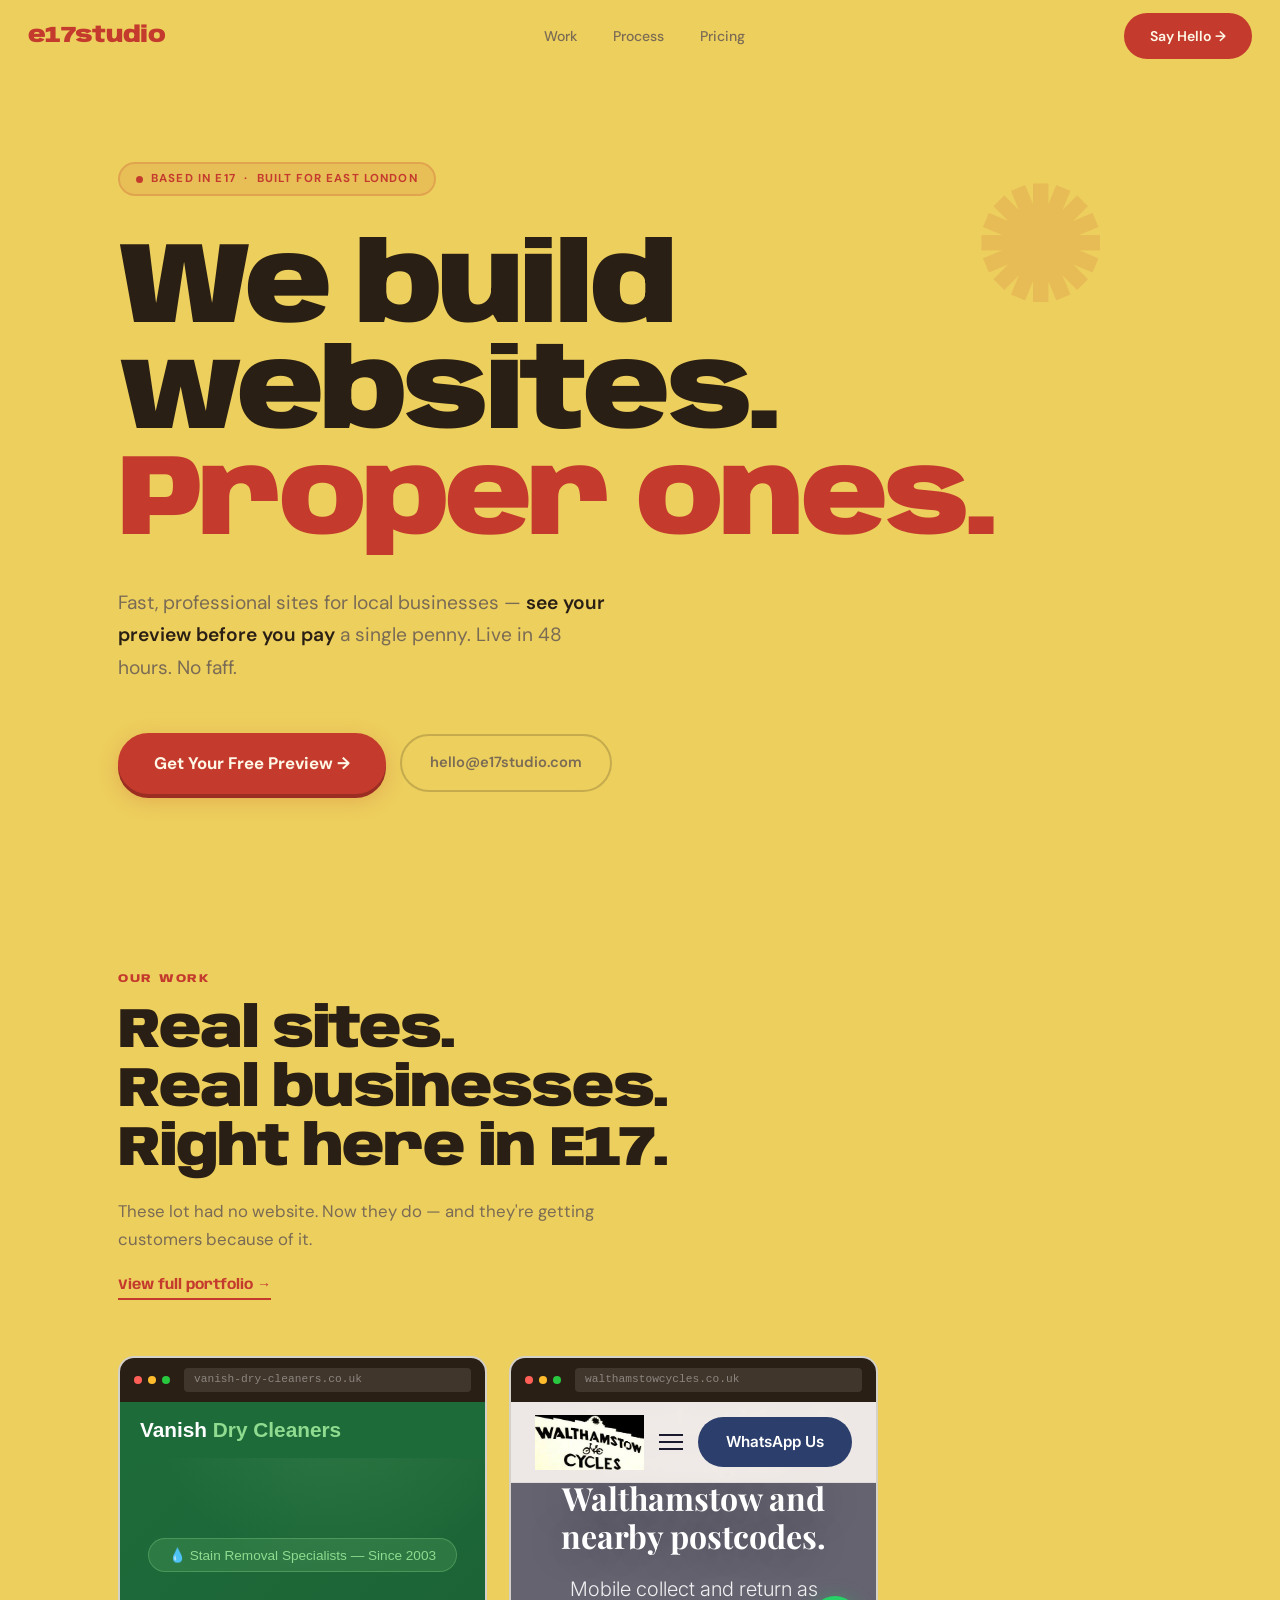
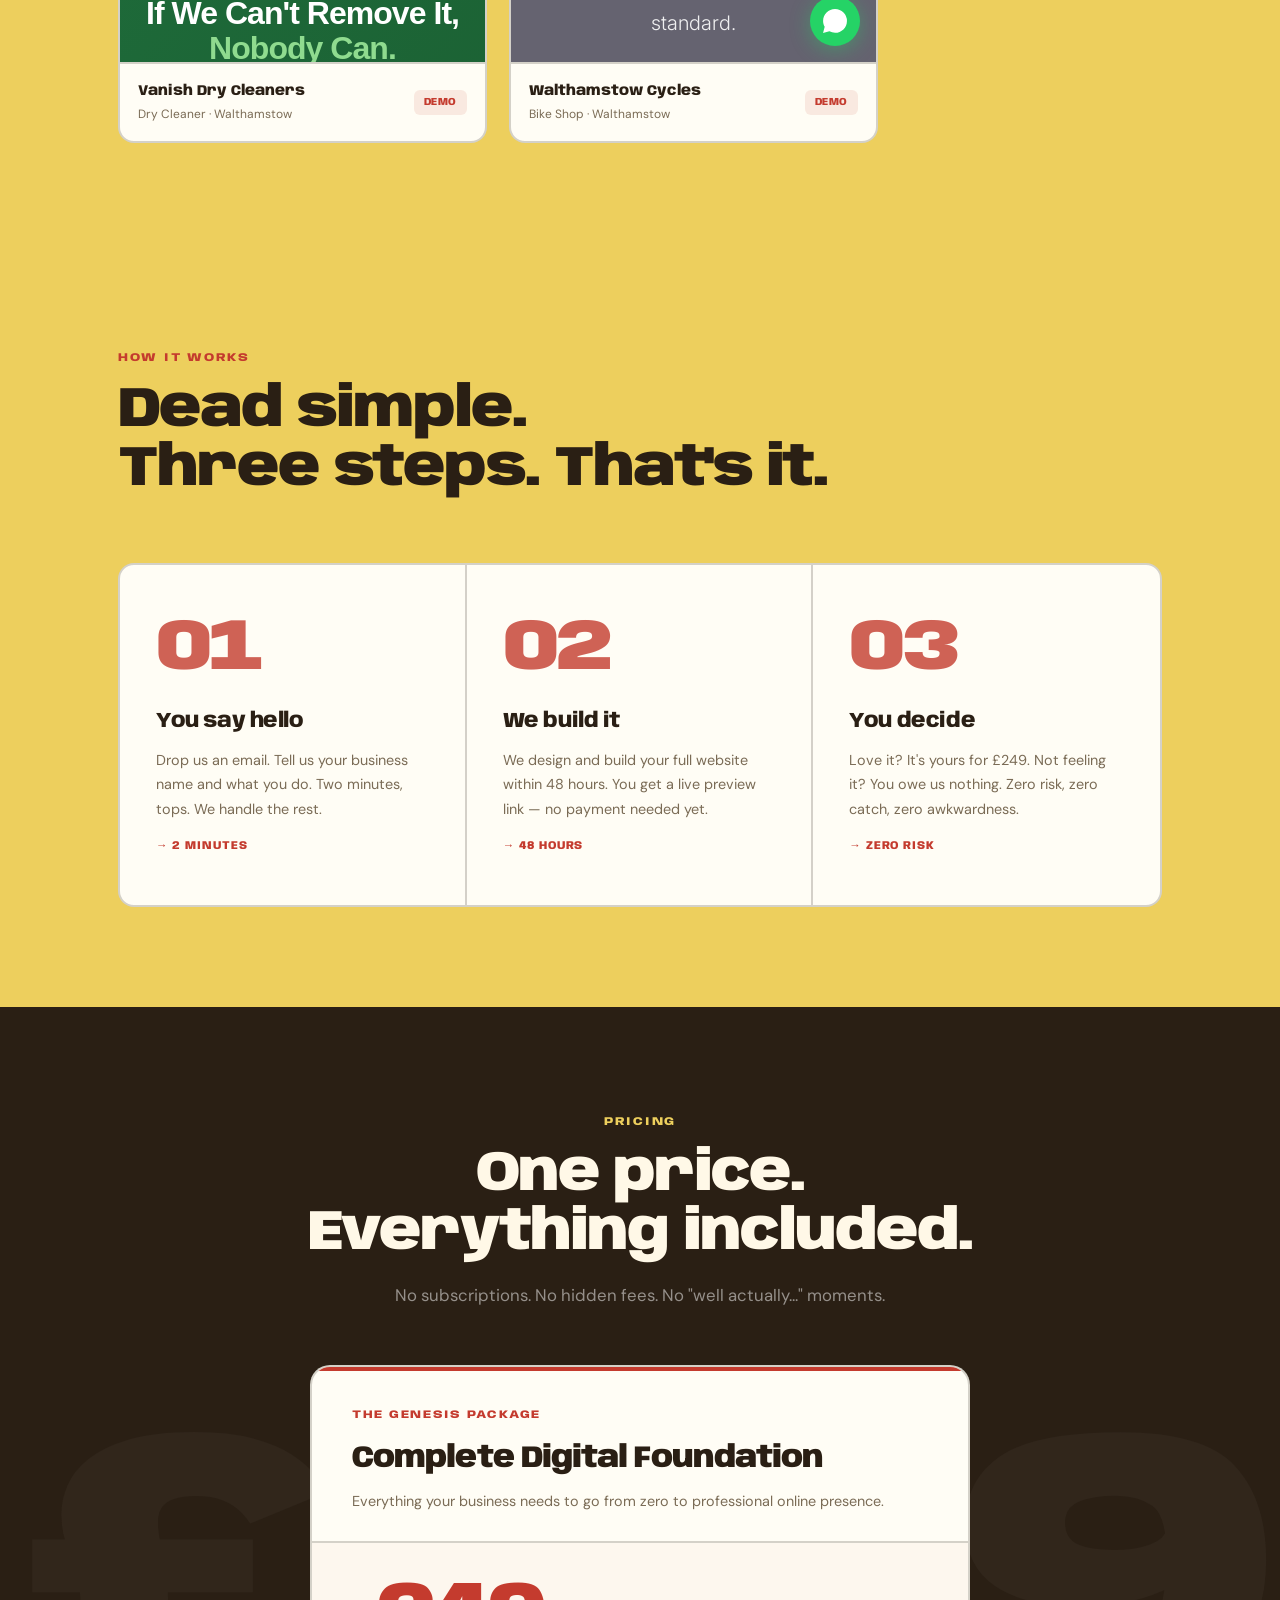
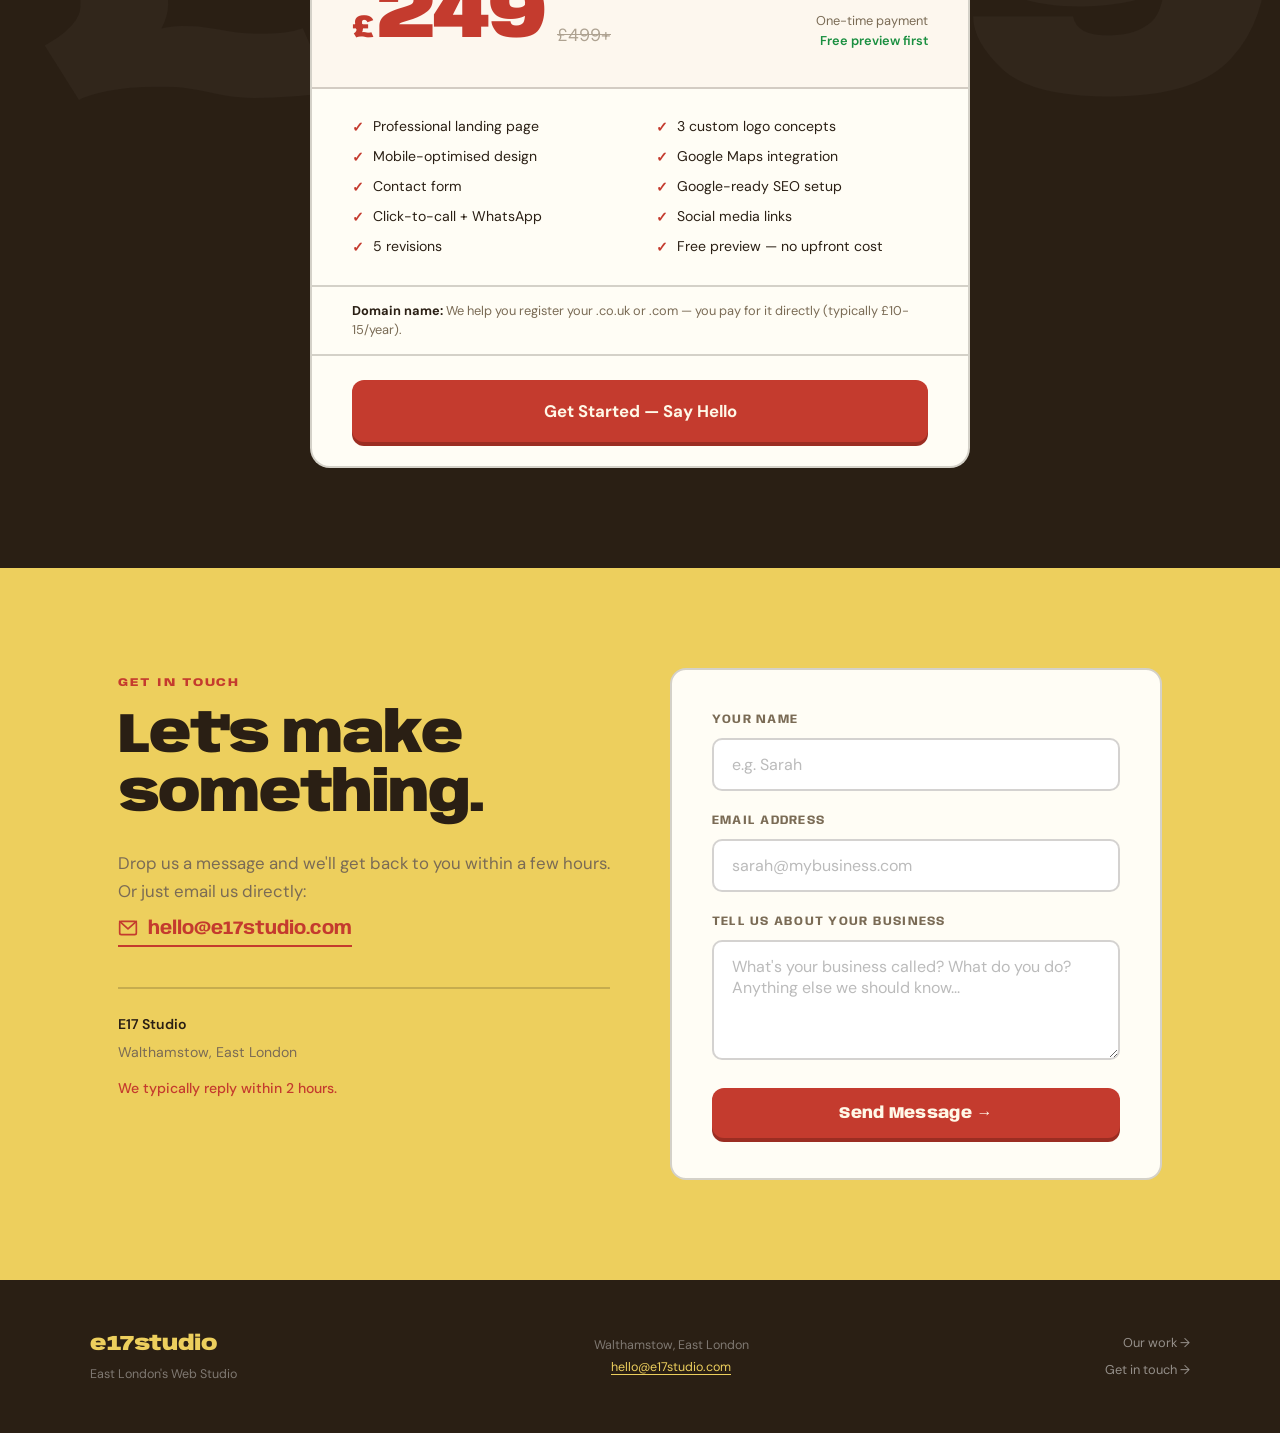
==== index.html @ 2e111c8c "Add thank you page shown after contact form submission - Create /thanks/ page with branded confirmat" ====
<!DOCTYPE html>
<html lang="en">
<head>
<meta charset="UTF-8">
<meta name="viewport" content="width=device-width, initial-scale=1.0">
<title>E17 Studio — Websites for East London Businesses</title>
<meta name="description" content="We build websites for East London businesses. See your preview before you pay. From £249. Live in 48 hours. No faff.">
<meta name="keywords" content="web design Walthamstow, websites East London, E17 web design, local business website, cheap website London">
<link rel="canonical" href="https://e17studio.com">
<meta property="og:title" content="E17 Studio — Websites for East London">
<meta property="og:description" content="We build websites for East London businesses. See your preview first, pay after. From £249.">
<meta property="og:url" content="https://e17studio.com">
<meta property="og:type" content="website">
<link rel="preconnect" href="https://fonts.googleapis.com">
<link rel="preconnect" href="https://fonts.gstatic.com" crossorigin>
<link href="https://fonts.googleapis.com/css2?family=Anybody:wdth,wght@75..150,100..900&family=DM+Sans:ital,opsz,wght@0,9..40,100..1000;1,9..40,100..1000&display=swap" rel="stylesheet">
<script type="application/ld+json">
{
  "@context": "https://schema.org",
  "@type": "LocalBusiness",
  "name": "E17 Studio",
  "url": "https://e17studio.com",
  "description": "Web design studio for East London businesses. Professional websites built in 48 hours.",
  "email": "hello@e17studio.com",
  "areaServed": "East London"
}
</script>
<style>
/* ═══════════════════════════════════════════════
   E17 STUDIO — Sunshine Brutalist v2
   Yellow canvas · Red ink · Chunky type · Playful
   ═══════════════════════════════════════════════ */

/* ─── Reset ─── */
*, *::before, *::after { margin: 0; padding: 0; box-sizing: border-box; }
html { scroll-behavior: smooth; }

/* ─── Design Tokens ─── */
:root {
  --yellow: #EDCF5D;
  --yellow-light: #F5E08A;
  --yellow-dark: #D4B84A;
  --red: #C43B2E;
  --red-light: #D9564A;
  --red-dim: rgba(196,59,46,0.1);
  --dark: #2A1F14;
  --dark-soft: #3D2F20;
  --cream: #FFF8E7;
  --cream-card: #FFFDF5;
  --text-on-yellow: #2A1F14;
  --text-muted: #7A6B55;
  --border-warm: rgba(42,31,20,0.1);
  --border-dark: rgba(42,31,20,0.2);
  --radius: 16px;
  --font-display: 'Anybody', sans-serif;
  --font-body: 'DM Sans', sans-serif;
}

body {
  font-family: var(--font-body);
  background: var(--yellow);
  color: var(--text-on-yellow);
  line-height: 1.6;
  overflow-x: hidden;
  -webkit-font-smoothing: antialiased;
}

a { text-decoration: none; color: inherit; }
img { max-width: 100%; display: block; }

/* ─── Layout ─── */
.wrap { max-width: 1100px; margin: 0 auto; padding: 0 28px; }

/* ─── Announcement Bar ─── */
.announce {
  background: var(--dark);
  color: var(--yellow);
  text-align: center;
  padding: 10px 20px;
  font-size: 0.78rem;
  font-weight: 500;
  letter-spacing: 0.02em;
}
.announce a {
  color: var(--yellow-light);
  text-decoration: underline;
  text-underline-offset: 3px;
  margin-left: 6px;
}
.announce a:hover { color: #fff; }

/* ─── Nav ─── */
.nav {
  position: sticky; top: 0;
  z-index: 500;
  padding: 0 28px;
  height: 72px;
  display: flex; align-items: center; justify-content: space-between;
  background: var(--yellow);
  transition: box-shadow 0.3s;
}
.nav.scrolled {
  box-shadow: 0 2px 20px rgba(42,31,20,0.08);
}
.nav-logo {
  font-family: var(--font-display);
  font-weight: 900;
  font-size: 1.4rem;
  color: var(--red);
  letter-spacing: -0.03em;
  font-stretch: 110%;
}
.nav-links {
  display: flex; align-items: center; gap: 4px;
  list-style: none;
}
.nav-links a {
  padding: 8px 16px;
  font-size: 0.88rem;
  font-weight: 500;
  color: var(--text-muted);
  border-radius: 10px;
  transition: color 0.2s, background 0.2s;
}
.nav-links a:hover { color: var(--dark); background: rgba(42,31,20,0.06); }
.nav-cta {
  display: inline-flex; align-items: center; gap: 8px;
  background: var(--red);
  color: var(--cream);
  padding: 10px 24px;
  border-radius: 50px;
  font-weight: 600;
  font-size: 0.88rem;
  transition: all 0.25s;
  border: 2px solid var(--red);
}
.nav-cta:hover {
  background: var(--dark);
  border-color: var(--dark);
  transform: translateY(-2px);
  box-shadow: 0 6px 24px rgba(42,31,20,0.2);
}

/* ─── Hero ─── */
.hero {
  min-height: 88vh;
  display: flex; flex-direction: column; justify-content: center;
  padding: 80px 28px 60px;
  max-width: 1100px; margin: 0 auto;
  position: relative;
}

/* Decorative asterisk */
.hero-deco {
  position: absolute;
  top: 14%; right: 8%;
  font-family: var(--font-display);
  font-size: clamp(4rem, 12vw, 10rem);
  font-weight: 900;
  color: var(--red);
  opacity: 0.12;
  line-height: 1;
  animation: spinSlow 20s linear infinite;
  pointer-events: none;
  user-select: none;
}

.hero-tag {
  display: inline-flex; align-items: center; gap: 8px;
  background: var(--red-dim);
  border: 2px solid rgba(196,59,46,0.2);
  color: var(--red);
  padding: 6px 16px;
  border-radius: 50px;
  font-size: 0.72rem;
  font-weight: 700;
  letter-spacing: 0.1em;
  text-transform: uppercase;
  margin-bottom: 40px;
  width: fit-content;
  opacity: 0; animation: popIn 0.5s 0.1s ease forwards;
}
.hero-tag-dot {
  width: 7px; height: 7px;
  background: var(--red);
  border-radius: 50%;
}

.hero-title {
  font-family: var(--font-display);
  font-size: clamp(3.4rem, 9vw, 7.5rem);
  font-weight: 900;
  line-height: 0.92;
  letter-spacing: -0.04em;
  font-stretch: 105%;
  margin-bottom: 32px;
  max-width: 900px;
}
.hero-line {
  display: block;
  overflow: hidden;
}
.hero-line-inner {
  display: block;
  opacity: 0;
  transform: translateY(110%);
  animation: slideUp 0.65s ease forwards;
}
.hero-line:nth-child(1) .hero-line-inner { animation-delay: 0.15s; }
.hero-line:nth-child(2) .hero-line-inner { animation-delay: 0.3s; }
.hero-line:nth-child(3) .hero-line-inner {
  animation-delay: 0.45s;
  color: var(--red);
}

.hero-sub {
  font-size: clamp(1.05rem, 2vw, 1.2rem);
  color: var(--text-muted);
  max-width: 500px;
  line-height: 1.7;
  margin-bottom: 48px;
  opacity: 0; animation: fadeUp 0.6s 0.6s ease forwards;
}
.hero-sub strong { color: var(--dark); font-weight: 600; }

.hero-actions {
  display: flex; flex-wrap: wrap; gap: 14px; align-items: center;
  opacity: 0; animation: fadeUp 0.6s 0.75s ease forwards;
}

/* ─── Buttons ─── */
.btn-big {
  display: inline-flex; align-items: center; gap: 10px;
  background: var(--red);
  color: var(--cream);
  padding: 17px 36px;
  border-radius: 50px;
  font-weight: 700;
  font-size: 1.05rem;
  transition: all 0.25s;
  box-shadow: 0 4px 0 #9B2D22, 0 6px 20px rgba(196,59,46,0.25);
}
.btn-big:hover {
  transform: translateY(-3px);
  box-shadow: 0 7px 0 #9B2D22, 0 14px 40px rgba(196,59,46,0.3);
}
.btn-big:active {
  transform: translateY(0);
  box-shadow: 0 2px 0 #9B2D22, 0 3px 10px rgba(196,59,46,0.2);
}

.btn-outline {
  display: inline-flex; align-items: center; gap: 8px;
  border: 2px solid var(--border-dark);
  color: var(--text-muted);
  padding: 15px 28px;
  border-radius: 50px;
  font-weight: 600;
  font-size: 0.92rem;
  transition: all 0.2s;
}
.btn-outline:hover { border-color: var(--dark); color: var(--dark); }

/* ─── Ticker ─── */
.ticker {
  background: var(--dark);
  padding: 16px 0;
  overflow: hidden;
}
.ticker-track {
  display: flex;
  animation: marquee 30s linear infinite;
  width: max-content;
}
.ticker-word {
  white-space: nowrap;
  padding: 0 20px;
  font-family: var(--font-display);
  font-size: 0.95rem;
  font-weight: 800;
  letter-spacing: 0.06em;
  text-transform: uppercase;
  color: var(--yellow);
  font-stretch: 115%;
}
.ticker-dot {
  color: var(--red);
  padding: 0 4px;
  font-size: 1.2rem;
  line-height: 1;
}

/* ─── Stats Strip ─── */
.stats {
  display: grid;
  grid-template-columns: repeat(4, 1fr);
  gap: 0;
  border-top: 2px solid var(--border-dark);
  border-bottom: 2px solid var(--border-dark);
}
.stat {
  padding: 48px 24px;
  text-align: center;
  border-right: 2px solid var(--border-dark);
  transition: background 0.2s;
}
.stat:last-child { border-right: none; }
.stat:hover { background: rgba(42,31,20,0.04); }
.stat-num {
  font-family: var(--font-display);
  font-size: clamp(2.6rem, 5vw, 4rem);
  font-weight: 900;
  font-stretch: 115%;
  color: var(--red);
  line-height: 1;
  margin-bottom: 8px;
  letter-spacing: -0.04em;
}
.stat-label {
  font-size: 0.75rem;
  color: var(--text-muted);
  text-transform: uppercase;
  letter-spacing: 0.1em;
  font-weight: 600;
}

/* ─── Section helpers ─── */
.section { padding: 100px 28px; max-width: 1100px; margin: 0 auto; }
.section-eyebrow {
  display: inline-block;
  font-family: var(--font-display);
  font-size: 0.72rem;
  font-weight: 800;
  text-transform: uppercase;
  letter-spacing: 0.15em;
  color: var(--red);
  margin-bottom: 14px;
  font-stretch: 120%;
}
.section-title {
  font-family: var(--font-display);
  font-size: clamp(2.2rem, 4.5vw, 3.5rem);
  font-weight: 900;
  font-stretch: 105%;
  letter-spacing: -0.035em;
  line-height: 1.05;
  margin-bottom: 18px;
}
.section-sub {
  font-size: 1.05rem;
  color: var(--text-muted);
  max-width: 500px;
  line-height: 1.7;
}

/* ─── Showcase ─── */
.showcase-wrap {
  padding: 100px 28px;
  max-width: 1100px; margin: 0 auto;
}
.showcase-header { margin-bottom: 56px; }
.showcase-grid {
  display: grid;
  grid-template-columns: repeat(2, 1fr);
  gap: 22px;
  max-width: 760px;
}

.showcase-card {
  background: var(--cream-card);
  border: 2px solid var(--border-dark);
  border-radius: var(--radius);
  overflow: hidden;
  transition: transform 0.3s ease, box-shadow 0.3s;
}
.showcase-card:hover {
  transform: translateY(-8px) rotate(-0.5deg);
  box-shadow: 0 20px 50px rgba(42,31,20,0.15);
}
.browser-bar {
  background: var(--dark);
  padding: 10px 14px;
  display: flex; align-items: center; gap: 6px;
}
.browser-dot { width: 8px; height: 8px; border-radius: 50%; }
.browser-dot:nth-child(1) { background: #ff5f57; }
.browser-dot:nth-child(2) { background: #ffbd2e; }
.browser-dot:nth-child(3) { background: #28c840; }
.browser-url {
  flex: 1;
  margin-left: 8px;
  background: rgba(255,255,255,0.1);
  border-radius: 4px;
  padding: 3px 10px;
  font-size: 0.7rem;
  color: rgba(255,255,255,0.4);
  font-family: monospace;
  overflow: hidden;
  text-overflow: ellipsis;
  white-space: nowrap;
}
.showcase-iframe {
  width: 100%;
  height: 260px;
  border: 0;
  pointer-events: none;
  display: block;
  background: #eee;
}
.showcase-footer {
  padding: 16px 18px;
  border-top: 2px solid var(--border-dark);
  display: flex; align-items: center; justify-content: space-between;
}
.showcase-name {
  font-family: var(--font-display);
  font-weight: 800;
  font-size: 0.9rem;
  margin-bottom: 2px;
}
.showcase-type { font-size: 0.75rem; color: var(--text-muted); }
.pill {
  font-family: var(--font-display);
  font-size: 0.65rem;
  font-weight: 800;
  padding: 4px 10px;
  border-radius: 6px;
  text-transform: uppercase;
  letter-spacing: 0.05em;
}
.pill-live { background: rgba(34,160,70,0.15); color: #1a8f40; }
.pill-white { background: rgba(42,31,20,0.08); color: var(--dark); }
.pill-demo { background: var(--red-dim); color: var(--red); }

/* ─── Process ─── */
.process-grid {
  display: grid;
  grid-template-columns: repeat(3, 1fr);
  gap: 0;
  margin-top: 64px;
  border: 2px solid var(--border-dark);
  border-radius: var(--radius);
  overflow: hidden;
  background: var(--cream-card);
}
.process-step {
  padding: 48px 36px;
  border-right: 2px solid var(--border-dark);
  position: relative;
  transition: background 0.2s;
}
.process-step:last-child { border-right: none; }
.process-step:hover { background: rgba(196,59,46,0.03); }
.process-num {
  font-family: var(--font-display);
  font-size: 4.5rem;
  font-weight: 900;
  font-stretch: 120%;
  letter-spacing: -0.06em;
  color: var(--red);
  line-height: 1;
  margin-bottom: 20px;
  opacity: 0.8;
}
.process-title {
  font-family: var(--font-display);
  font-size: 1.3rem;
  font-weight: 800;
  margin-bottom: 10px;
  letter-spacing: -0.02em;
}
.process-body { font-size: 0.9rem; color: var(--text-muted); line-height: 1.7; }
.process-note {
  display: inline-block;
  margin-top: 16px;
  font-family: var(--font-display);
  font-size: 0.72rem;
  font-weight: 800;
  text-transform: uppercase;
  letter-spacing: 0.08em;
  color: var(--red);
}

/* ─── Package card ─── */
.package-wrap {
  padding: 100px 28px;
  background: var(--dark);
  position: relative;
  overflow: hidden;
}
/* Decorative background text */
.package-wrap::before {
  content: '£249';
  position: absolute;
  top: 50%; left: 50%;
  transform: translate(-50%, -50%);
  font-family: var(--font-display);
  font-size: clamp(15rem, 30vw, 30rem);
  font-weight: 900;
  font-stretch: 130%;
  color: rgba(255,255,255,0.03);
  white-space: nowrap;
  pointer-events: none;
  letter-spacing: -0.05em;
}
.package-inner { max-width: 1100px; margin: 0 auto; position: relative; }
.package-header-row { margin-bottom: 56px; text-align: center; }
.package-header-row .section-eyebrow { color: var(--yellow); }
.package-header-row .section-title { color: var(--cream); }
.package-header-row .section-sub { color: rgba(255,255,255,0.5); margin: 0 auto; }

.package-card {
  max-width: 660px; margin: 0 auto;
  background: var(--cream-card);
  border: 2px solid var(--border-dark);
  border-radius: 20px;
  overflow: hidden;
  position: relative;
}
.package-card::before {
  content: '';
  position: absolute; top: 0; left: 0; right: 0;
  height: 4px;
  background: var(--red);
}
.pkg-header {
  padding: 40px 40px 28px;
  border-bottom: 2px solid var(--border-dark);
}
.pkg-eyebrow {
  font-family: var(--font-display);
  font-size: 0.7rem;
  font-weight: 800;
  text-transform: uppercase;
  letter-spacing: 0.14em;
  color: var(--red);
  margin-bottom: 10px;
  font-stretch: 120%;
}
.pkg-name {
  font-family: var(--font-display);
  font-size: 1.9rem;
  font-weight: 900;
  letter-spacing: -0.03em;
  margin-bottom: 6px;
}
.pkg-desc { font-size: 0.9rem; color: var(--text-muted); }

.pkg-price-row {
  padding: 32px 40px;
  display: flex; align-items: flex-end; gap: 14px;
  border-bottom: 2px solid var(--border-dark);
  background: rgba(196,59,46,0.03);
}
.price-main {
  display: flex; align-items: baseline; gap: 2px;
  line-height: 1;
}
.price-symbol {
  font-family: var(--font-display);
  font-size: 2rem;
  font-weight: 900;
  color: var(--red);
}
.price-digits {
  font-family: var(--font-display);
  font-size: 5rem;
  font-weight: 900;
  font-stretch: 110%;
  letter-spacing: -0.05em;
  color: var(--red);
  line-height: 1;
}
.price-was {
  font-size: 1.1rem;
  color: var(--text-muted);
  text-decoration: line-through;
  padding-bottom: 6px;
  opacity: 0.6;
}
.price-note {
  margin-left: auto;
  text-align: right;
  font-size: 0.8rem;
  color: var(--text-muted);
  line-height: 1.55;
  padding-bottom: 4px;
}
.price-note strong { color: #1a8f40; font-weight: 600; }

.pkg-features {
  padding: 28px 40px;
  display: grid;
  grid-template-columns: 1fr 1fr;
  gap: 10px 32px;
  border-bottom: 2px solid var(--border-dark);
}
.pkg-feat {
  display: flex; align-items: flex-start; gap: 9px;
  font-size: 0.88rem;
  line-height: 1.4;
}
.pkg-feat::before {
  content: '✓';
  color: var(--red);
  font-weight: 800;
  font-size: 0.85rem;
  margin-top: 1px;
  flex-shrink: 0;
}

.pkg-domain-note {
  padding: 14px 40px;
  font-size: 0.8rem;
  color: var(--text-muted);
  border-bottom: 2px solid var(--border-dark);
  line-height: 1.5;
}
.pkg-domain-note strong { color: var(--dark); }
.pkg-cta { padding: 24px 40px; }
.btn-full {
  display: block;
  width: 100%;
  background: var(--red);
  color: var(--cream);
  padding: 18px;
  border-radius: 12px;
  font-weight: 700;
  font-size: 1.05rem;
  text-align: center;
  transition: all 0.25s;
  box-shadow: 0 4px 0 #9B2D22;
  border: none; cursor: pointer;
}
.btn-full:hover {
  transform: translateY(-2px);
  box-shadow: 0 6px 0 #9B2D22, 0 10px 30px rgba(196,59,46,0.25);
}

/* ─── Contact ─── */
.contact-wrap {
  padding: 100px 28px;
  max-width: 1100px; margin: 0 auto;
}
.contact-inner {
  display: grid;
  grid-template-columns: 1fr 1fr;
  gap: 60px;
  align-items: start;
}
.contact-left {}
.contact-left .section-title { margin-bottom: 24px; }
.contact-email-link {
  display: inline-flex; align-items: center; gap: 10px;
  font-family: var(--font-display);
  font-size: 1.15rem;
  font-weight: 700;
  color: var(--red);
  border-bottom: 2px solid var(--red);
  padding-bottom: 2px;
  transition: opacity 0.2s;
  margin-top: 8px;
}
.contact-email-link:hover { opacity: 0.7; }
.contact-email-link svg { width: 20px; height: 20px; flex-shrink: 0; }

.contact-detail {
  margin-top: 40px;
  padding-top: 24px;
  border-top: 2px solid var(--border-dark);
}
.contact-detail p {
  font-size: 0.88rem;
  color: var(--text-muted);
  line-height: 1.7;
  margin-bottom: 4px;
}
.contact-detail strong { color: var(--dark); font-weight: 600; }

.contact-form {
  background: var(--cream-card);
  border: 2px solid var(--border-dark);
  border-radius: var(--radius);
  padding: 40px;
}
.form-group { margin-bottom: 20px; }
.form-group label {
  display: block;
  font-family: var(--font-display);
  font-size: 0.78rem;
  font-weight: 700;
  text-transform: uppercase;
  letter-spacing: 0.1em;
  color: var(--text-muted);
  margin-bottom: 8px;
}
.form-group input,
.form-group textarea {
  width: 100%;
  padding: 14px 18px;
  border: 2px solid var(--border-dark);
  border-radius: 10px;
  font-family: var(--font-body);
  font-size: 1rem;
  color: var(--dark);
  background: #fff;
  transition: border-color 0.2s, box-shadow 0.2s;
  outline: none;
}
.form-group input:focus,
.form-group textarea:focus {
  border-color: var(--red);
  box-shadow: 0 0 0 3px rgba(196,59,46,0.12);
}
.form-group textarea { resize: vertical; min-height: 120px; }
.form-group input::placeholder,
.form-group textarea::placeholder { color: #bbb; }

.form-submit {
  display: block;
  width: 100%;
  background: var(--red);
  color: var(--cream);
  padding: 16px;
  border: none;
  border-radius: 12px;
  font-family: var(--font-display);
  font-size: 1rem;
  font-weight: 800;
  letter-spacing: 0.02em;
  cursor: pointer;
  transition: all 0.25s;
  box-shadow: 0 4px 0 #9B2D22;
}
.form-submit:hover {
  transform: translateY(-2px);
  box-shadow: 0 6px 0 #9B2D22, 0 10px 24px rgba(196,59,46,0.2);
}
.form-submit:active {
  transform: translateY(0);
  box-shadow: 0 2px 0 #9B2D22;
}

/* ─── Footer ─── */
.footer {
  background: var(--dark);
  padding: 48px 28px;
  color: var(--cream);
}
.footer-inner {
  max-width: 1100px; margin: 0 auto;
  display: flex; justify-content: space-between; align-items: center;
  flex-wrap: wrap; gap: 24px;
}
.footer-brand {
  font-family: var(--font-display);
  font-weight: 900; font-size: 1.3rem;
  color: var(--yellow);
  letter-spacing: -0.02em;
  font-stretch: 110%;
}
.footer-tagline { font-size: 0.78rem; color: rgba(255,255,255,0.4); margin-top: 4px; }
.footer-info { font-size: 0.78rem; color: rgba(255,255,255,0.4); line-height: 1.7; text-align: center; }
.footer-info a { color: var(--yellow); text-decoration: underline; text-underline-offset: 3px; }
.footer-info a:hover { color: #fff; }
.footer-links { display: flex; flex-direction: column; align-items: flex-end; gap: 6px; }
.footer-link {
  font-size: 0.8rem;
  color: rgba(255,255,255,0.5);
  transition: color 0.2s;
}
.footer-link:hover { color: var(--yellow); }

/* ─── Scroll reveal ─── */
.reveal {
  opacity: 0;
  transform: translateY(30px);
  transition: opacity 0.6s ease, transform 0.6s ease;
}
.reveal.in { opacity: 1; transform: none; }

/* ─── Animations ─── */
@keyframes fadeUp {
  from { opacity: 0; transform: translateY(24px); }
  to { opacity: 1; transform: translateY(0); }
}
@keyframes slideUp {
  to { opacity: 1; transform: translateY(0); }
}
@keyframes popIn {
  from { opacity: 0; transform: scale(0.85); }
  to { opacity: 1; transform: scale(1); }
}
@keyframes marquee {
  from { transform: translateX(0); }
  to { transform: translateX(-50%); }
}
@keyframes spinSlow {
  from { transform: rotate(0deg); }
  to { transform: rotate(360deg); }
}

/* ─── Responsive ─── */
@media (max-width: 900px) {
  .nav-links { display: none; }
  .stats { grid-template-columns: repeat(2, 1fr); }
  .stat:nth-child(2) { border-right: none; }
  .showcase-grid { grid-template-columns: 1fr; max-width: 460px; }
  .process-grid { grid-template-columns: 1fr; }
  .process-step { border-right: none; border-bottom: 2px solid var(--border-dark); }
  .process-step:last-child { border-bottom: none; }
  .pkg-features { grid-template-columns: 1fr; }
  .contact-inner { grid-template-columns: 1fr; gap: 40px; }
}
@media (max-width: 600px) {
  .hero { padding: 60px 20px 50px; min-height: 80vh; }
  .hero-deco { display: none; }
  .stat { padding: 32px 16px; }
  .stat-num { font-size: 2.4rem; }
  .section { padding: 72px 20px; }
  .showcase-wrap { padding: 72px 20px; }
  .package-wrap { padding: 72px 20px; }
  .contact-wrap { padding: 72px 20px; }
  .contact-form { padding: 24px; }
  .pkg-header { padding: 28px 24px 20px; }
  .pkg-price-row { padding: 20px 24px; flex-wrap: wrap; }
  .pkg-features { padding: 20px 24px; }
  .pkg-domain-note { padding: 12px 24px; }
  .pkg-cta { padding: 20px 24px; }
  .price-digits { font-size: 3.8rem; }
  .footer-inner { flex-direction: column; align-items: flex-start; }
  .footer-links { align-items: flex-start; }
  .hero-actions { flex-direction: column; width: 100%; }
  .btn-big, .btn-outline { width: 100%; justify-content: center; }
}
</style>
</head>
<body>

<!-- ─── NAV ─── -->
<nav class="nav" id="nav">
  <a href="/" class="nav-logo">e17studio</a>
  <ul class="nav-links">
    <li><a href="#work">Work</a></li>
    <li><a href="#process">Process</a></li>
    <li><a href="#pricing">Pricing</a></li>
  </ul>
  <a href="#contact" class="nav-cta">Say Hello &rarr;</a>
</nav>

<!-- ─── HERO ─── -->
<section class="hero" id="home">
  <div class="hero-deco" aria-hidden="true">&#10042;</div>

  <div class="hero-tag">
    <span class="hero-tag-dot" aria-hidden="true"></span>
    Based in E17 &nbsp;·&nbsp; Built for East London
  </div>

  <h1 class="hero-title">
    <span class="hero-line"><span class="hero-line-inner">We build</span></span>
    <span class="hero-line"><span class="hero-line-inner">websites.</span></span>
    <span class="hero-line"><span class="hero-line-inner">Proper ones.</span></span>
  </h1>

  <p class="hero-sub">
    Fast, professional sites for local businesses &mdash;
    <strong>see your preview before you pay</strong> a single penny.
    Live in 48 hours. No faff.
  </p>

  <div class="hero-actions">
    <a href="#contact" class="btn-big">
      Get Your Free Preview &rarr;
    </a>
    <a href="mailto:hello@e17studio.com" class="btn-outline">hello@e17studio.com</a>
  </div>
</section>

<!-- ─── SHOWCASE ─── -->
<div class="showcase-wrap" id="work">
  <div class="showcase-header reveal">
    <div class="section-eyebrow">Our Work</div>
    <h2 class="section-title">Real sites.<br>Real businesses.<br>Right here in E17.</h2>
    <p class="section-sub">These lot had no website. Now they do &mdash; and they're getting customers because of it.</p>
    <a href="/portfolio/" style="display:inline-flex;align-items:center;gap:6px;margin-top:20px;font-family:var(--font-display);font-weight:700;font-size:0.88rem;color:var(--red);border-bottom:2px solid var(--red);padding-bottom:2px;transition:opacity 0.2s;" onmouseover="this.style.opacity=0.7" onmouseout="this.style.opacity=1">View full portfolio &rarr;</a>
  </div>

  <div class="showcase-grid">
    <div class="showcase-card reveal">
      <div class="browser-bar">
        <span class="browser-dot"></span><span class="browser-dot"></span><span class="browser-dot"></span>
        <span class="browser-url">vanish-dry-cleaners.co.uk</span>
      </div>
      <iframe class="showcase-iframe" src="/portfolio/vanish-dry-cleaners/" loading="lazy" title="Vanish Dry Cleaners website"></iframe>
      <div class="showcase-footer">
        <div>
          <div class="showcase-name">Vanish Dry Cleaners</div>
          <div class="showcase-type">Dry Cleaner &middot; Walthamstow</div>
        </div>
        <span class="pill pill-demo">Demo</span>
      </div>
    </div>

    <div class="showcase-card reveal">
      <div class="browser-bar">
        <span class="browser-dot"></span><span class="browser-dot"></span><span class="browser-dot"></span>
        <span class="browser-url">walthamstowcycles.co.uk</span>
      </div>
      <iframe class="showcase-iframe" src="/portfolio/walthamstow-cycles/" loading="lazy" title="Walthamstow Cycles website"></iframe>
      <div class="showcase-footer">
        <div>
          <div class="showcase-name">Walthamstow Cycles</div>
          <div class="showcase-type">Bike Shop &middot; Walthamstow</div>
        </div>
        <span class="pill pill-demo">Demo</span>
      </div>
    </div>
  </div>
</div>

<!-- ─── PROCESS ─── -->
<section class="section" id="process">
  <div class="reveal">
    <div class="section-eyebrow">How It Works</div>
    <h2 class="section-title">Dead simple.<br>Three steps. That's it.</h2>
  </div>

  <div class="process-grid">
    <div class="process-step reveal">
      <div class="process-num">01</div>
      <h3 class="process-title">You say hello</h3>
      <p class="process-body">Drop us an email. Tell us your business name and what you do. Two minutes, tops. We handle the rest.</p>
      <span class="process-note">&rarr; 2 minutes</span>
    </div>
    <div class="process-step reveal">
      <div class="process-num">02</div>
      <h3 class="process-title">We build it</h3>
      <p class="process-body">We design and build your full website within 48 hours. You get a live preview link &mdash; no payment needed yet.</p>
      <span class="process-note">&rarr; 48 hours</span>
    </div>
    <div class="process-step reveal">
      <div class="process-num">03</div>
      <h3 class="process-title">You decide</h3>
      <p class="process-body">Love it? It's yours for £249. Not feeling it? You owe us nothing. Zero risk, zero catch, zero awkwardness.</p>
      <span class="process-note">&rarr; Zero risk</span>
    </div>
  </div>
</section>

<!-- ─── PACKAGE ─── -->
<div class="package-wrap" id="pricing">
  <div class="package-inner">
    <div class="package-header-row reveal">
      <div class="section-eyebrow">Pricing</div>
      <h2 class="section-title">One price.<br>Everything included.</h2>
      <p class="section-sub" style="margin: 0 auto;">No subscriptions. No hidden fees. No "well actually..." moments.</p>
    </div>

    <div class="package-card reveal">
      <div class="pkg-header">
        <div class="pkg-eyebrow">The Genesis Package</div>
        <div class="pkg-name">Complete Digital Foundation</div>
        <div class="pkg-desc">Everything your business needs to go from zero to professional online presence.</div>
      </div>

      <div class="pkg-price-row">
        <div class="price-main">
          <span class="price-symbol">£</span>
          <span class="price-digits">249</span>
        </div>
        <span class="price-was">£499+</span>
        <div class="price-note">
          One-time payment<br>
          <strong>Free preview first</strong>
        </div>
      </div>

      <div class="pkg-features">
        <div class="pkg-feat">Professional landing page</div>
        <div class="pkg-feat">3 custom logo concepts</div>
        <div class="pkg-feat">Mobile-optimised design</div>
        <div class="pkg-feat">Google Maps integration</div>
        <div class="pkg-feat">Contact form</div>
        <div class="pkg-feat">Google-ready SEO setup</div>
        <div class="pkg-feat">Click-to-call + WhatsApp</div>
        <div class="pkg-feat">Social media links</div>
        <div class="pkg-feat">5 revisions</div>
        <div class="pkg-feat">Free preview &mdash; no upfront cost</div>
      </div>
      <div class="pkg-domain-note">
        <strong>Domain name:</strong> We help you register your .co.uk or .com &mdash; you pay for it directly (typically £10-15/year).
      </div>

      <div class="pkg-cta">
        <a href="#contact" class="btn-full">
          Get Started &mdash; Say Hello
        </a>
      </div>
    </div>
  </div>
</div>

<!-- ─── CONTACT ─── -->
<section class="contact-wrap" id="contact">
  <div class="contact-inner">
    <div class="contact-left reveal">
      <div class="section-eyebrow">Get In Touch</div>
      <h2 class="section-title">Let's make<br>something.</h2>
      <p class="section-sub">Drop us a message and we'll get back to you within a few hours. Or just email us directly:</p>
      <a href="mailto:hello@e17studio.com" class="contact-email-link">
        <svg viewBox="0 0 24 24" fill="none" stroke="currentColor" stroke-width="2" stroke-linecap="round" stroke-linejoin="round"><rect x="2" y="4" width="20" height="16" rx="2"/><path d="M22 4L12 13 2 4"/></svg>
        hello@e17studio.com
      </a>

      <div class="contact-detail">
        <p><strong>E17 Studio</strong></p>
        <p>Walthamstow, East London</p>
        <p style="margin-top: 12px; color: var(--red); font-weight: 500;">We typically reply within 2 hours.</p>
      </div>
    </div>

    <form class="contact-form reveal" action="https://formsubmit.co/hello@e17studio.com" method="POST">
      <!-- FormSubmit config -->
      <input type="hidden" name="_subject" value="New enquiry from e17studio.com">
      <input type="hidden" name="_captcha" value="false">
      <input type="hidden" name="_next" value="https://e17studio.com/thanks/">
      <input type="text" name="_honey" style="display:none">

      <div class="form-group">
        <label for="name">Your Name</label>
        <input type="text" id="name" name="name" placeholder="e.g. Sarah" required>
      </div>
      <div class="form-group">
        <label for="email">Email Address</label>
        <input type="email" id="email" name="email" placeholder="sarah@mybusiness.com" required>
      </div>
      <div class="form-group">
        <label for="message">Tell Us About Your Business</label>
        <textarea id="message" name="message" placeholder="What's your business called? What do you do? Anything else we should know..." required></textarea>
      </div>
      <button type="submit" class="form-submit">Send Message &rarr;</button>
    </form>
  </div>
</section>

<!-- ─── FOOTER ─── -->
<footer class="footer">
  <div class="footer-inner">
    <div>
      <div class="footer-brand">e17studio</div>
      <div class="footer-tagline">East London's Web Studio</div>
    </div>
    <div class="footer-info">
      Walthamstow, East London<br>
      <a href="mailto:hello@e17studio.com">hello@e17studio.com</a>
    </div>
    <div class="footer-links">
      <a href="#work" class="footer-link">Our work &rarr;</a>
      <a href="#contact" class="footer-link">Get in touch &rarr;</a>
    </div>
  </div>
</footer>

<script>
  // Scroll-aware nav
  const nav = document.getElementById('nav');
  window.addEventListener('scroll', () => {
    nav.classList.toggle('scrolled', window.scrollY > 24);
  }, { passive: true });

  // Scroll reveal
  const reveals = document.querySelectorAll('.reveal');
  const observer = new IntersectionObserver((entries) => {
    entries.forEach(entry => {
      if (entry.isIntersecting) {
        const parent = entry.target.parentElement;
        const siblings = [...parent.querySelectorAll('.reveal:not(.in)')];
        const idx = siblings.indexOf(entry.target);
        const delay = Math.max(0, idx * 0.1);
        entry.target.style.transitionDelay = delay + 's';
        entry.target.classList.add('in');
        observer.unobserve(entry.target);
      }
    });
  }, { threshold: 0.08, rootMargin: '0px 0px -50px 0px' });

  reveals.forEach(el => observer.observe(el));
</script>
</body>
</html>
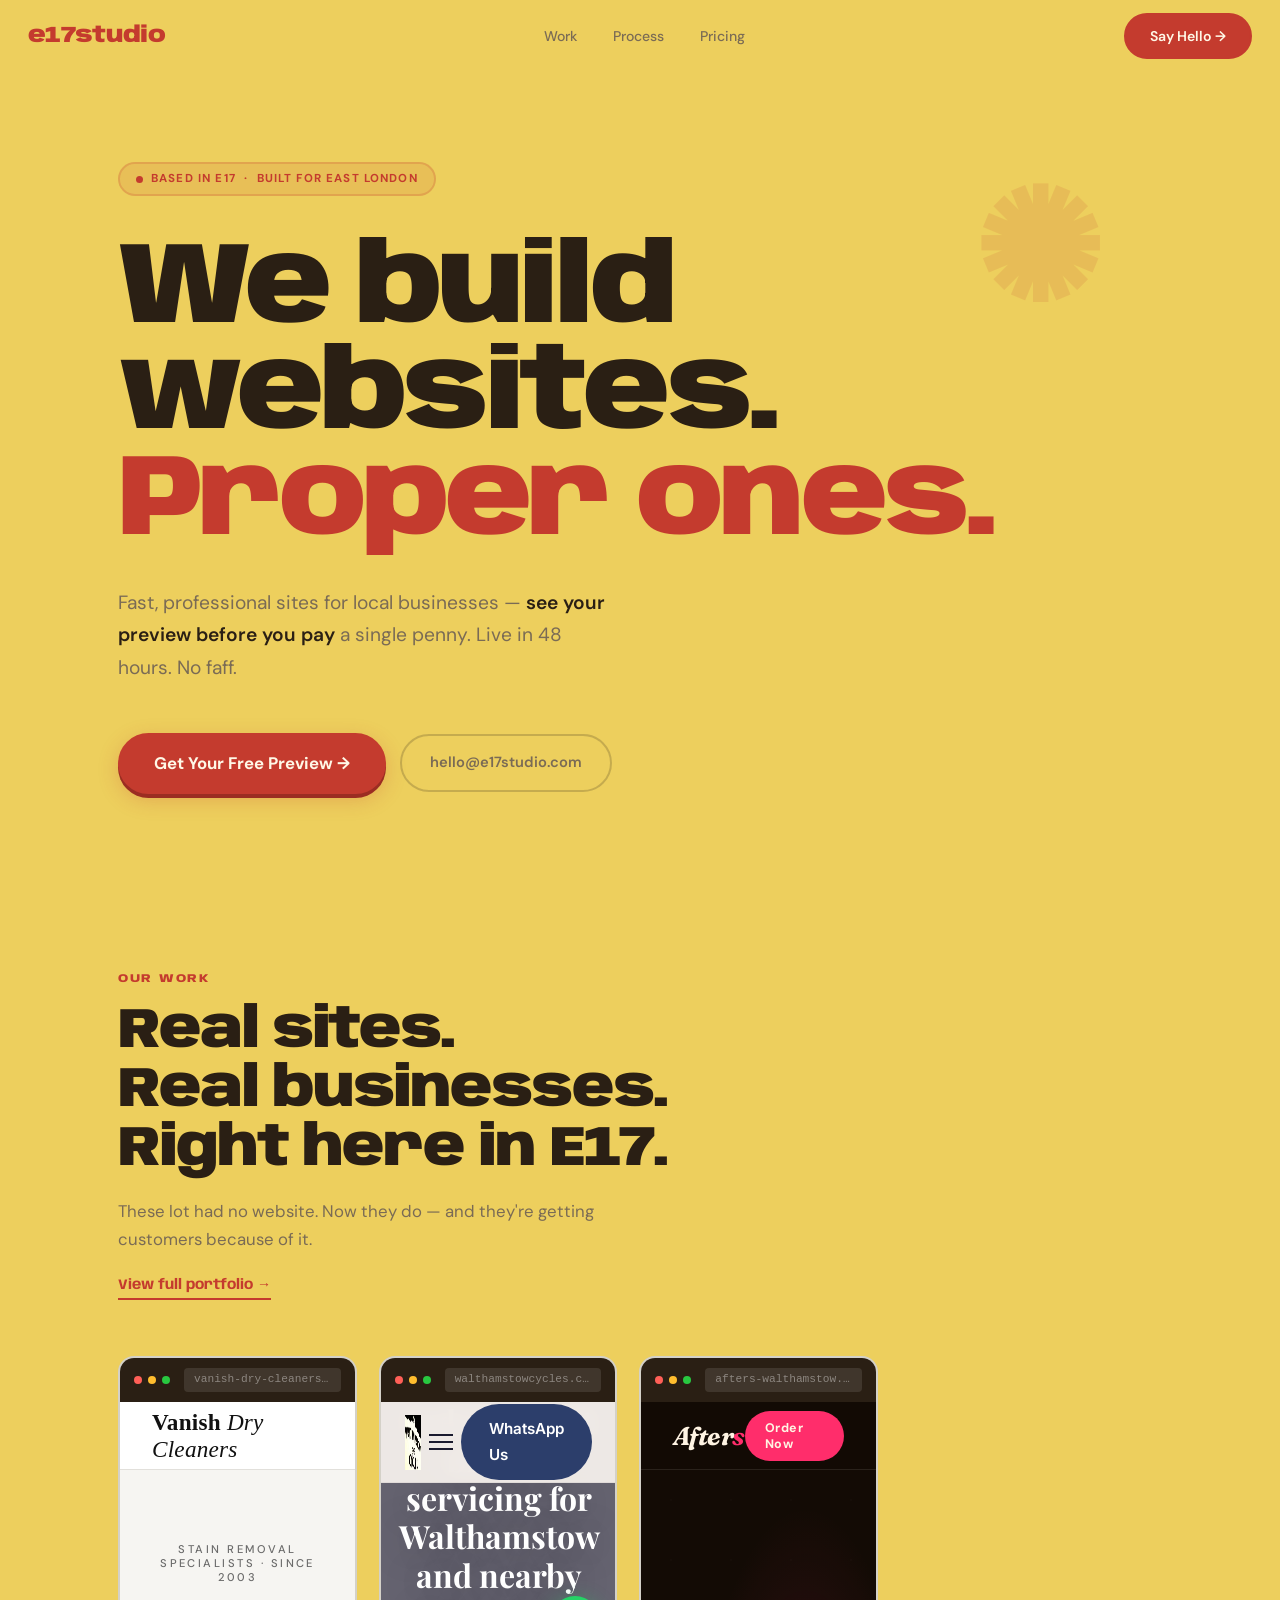
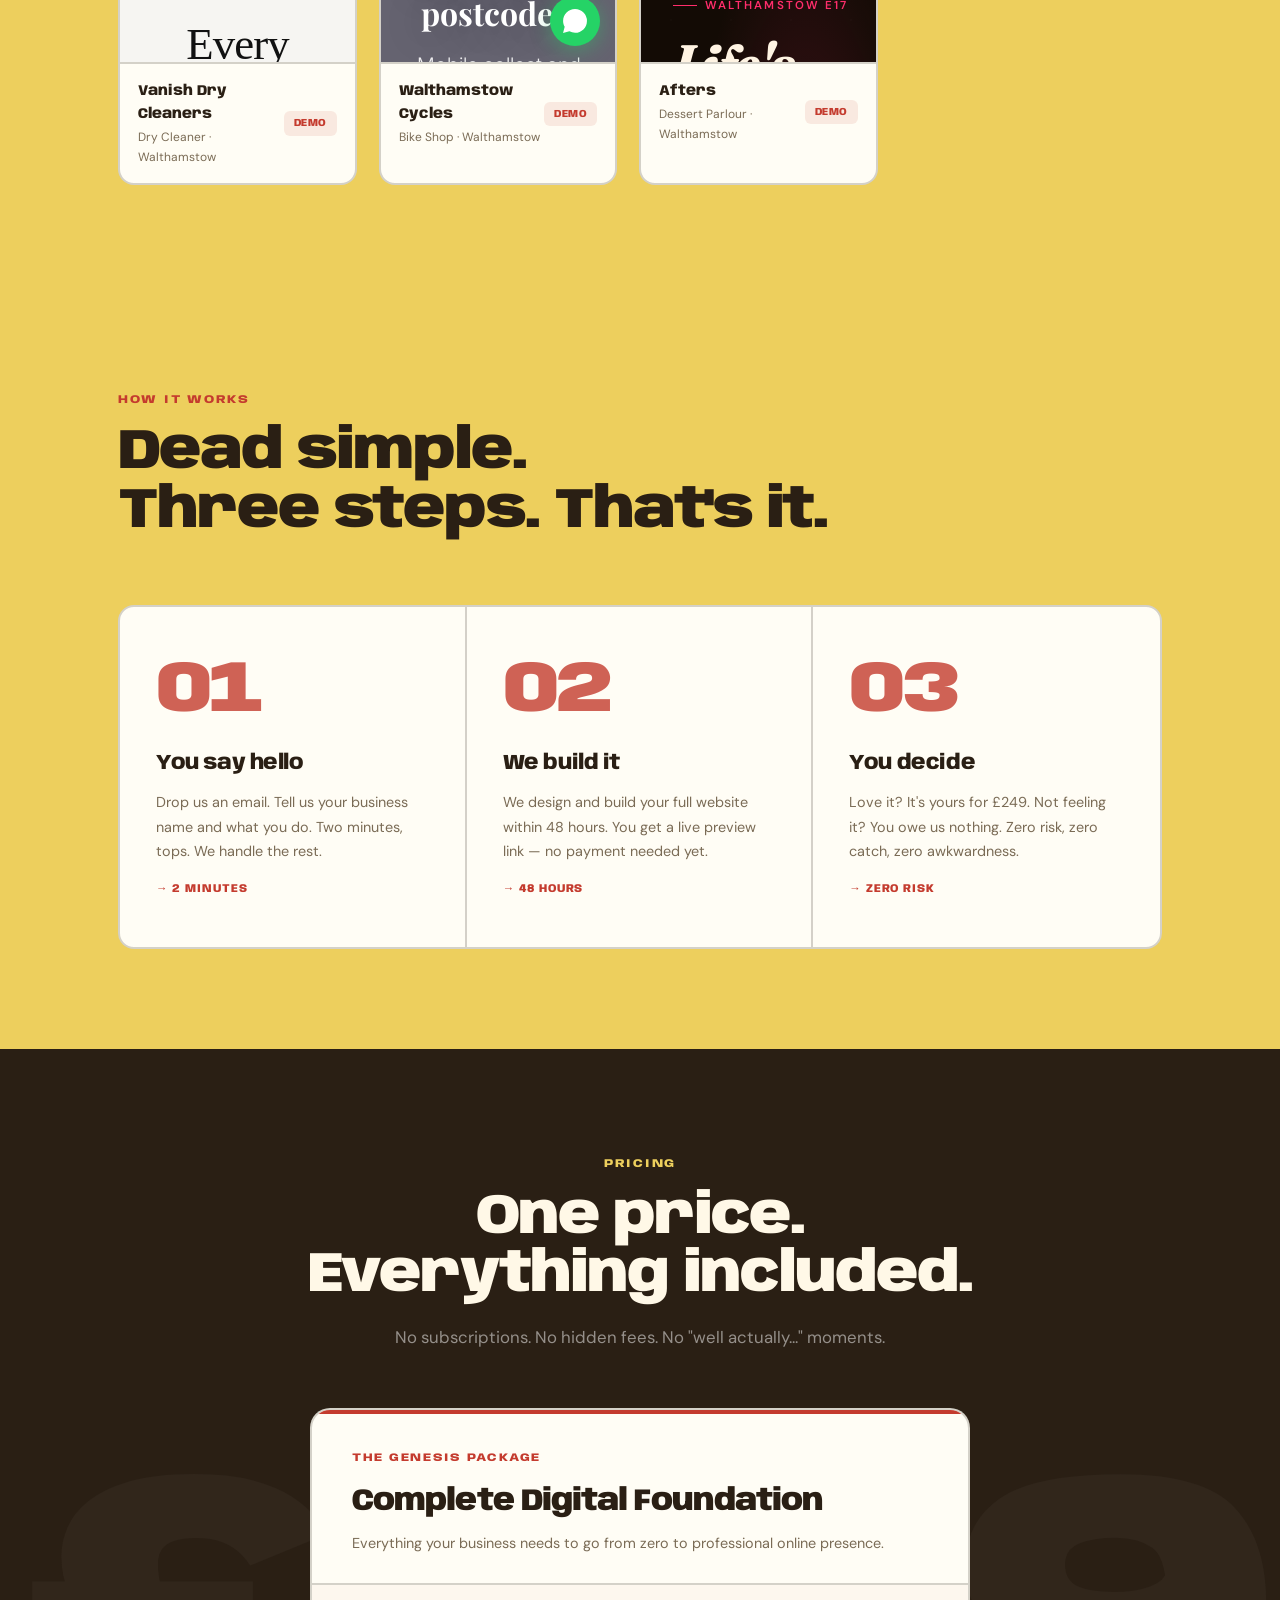
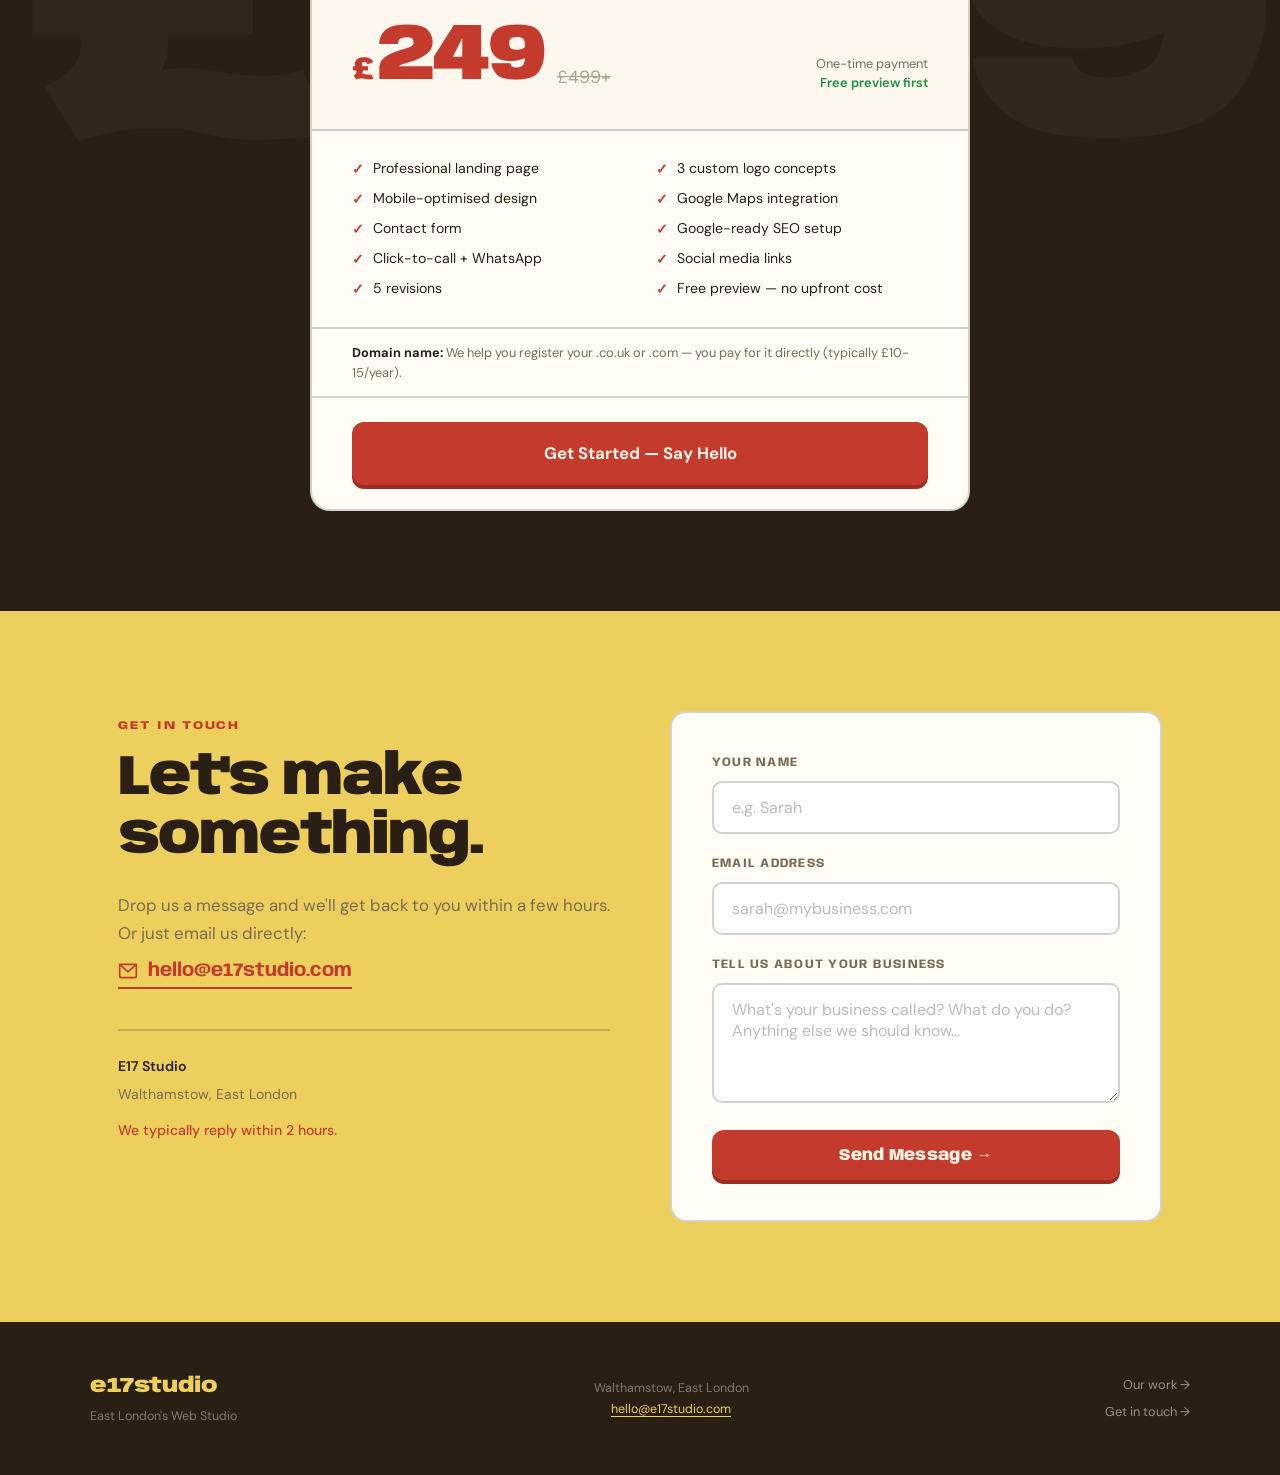
==== commit 44c4c600: "Add Afters dessert parlour demo site to portfolio Create /portfolio/afters/ — dark luxe design for W" ====
--- a/index.html
+++ b/index.html
@@ -361,7 +361,7 @@
 .showcase-header { margin-bottom: 56px; }
 .showcase-grid {
   display: grid;
-  grid-template-columns: repeat(2, 1fr);
+  grid-template-columns: repeat(3, 1fr);
   gap: 22px;
   max-width: 760px;
 }
@@ -912,6 +912,21 @@
         <div>
           <div class="showcase-name">Walthamstow Cycles</div>
           <div class="showcase-type">Bike Shop &middot; Walthamstow</div>
+        </div>
+        <span class="pill pill-demo">Demo</span>
+      </div>
+    </div>
+
+    <div class="showcase-card reveal">
+      <div class="browser-bar">
+        <span class="browser-dot"></span><span class="browser-dot"></span><span class="browser-dot"></span>
+        <span class="browser-url">afters-walthamstow.co.uk</span>
+      </div>
+      <iframe class="showcase-iframe" src="/portfolio/afters/" loading="lazy" title="Afters dessert parlour website"></iframe>
+      <div class="showcase-footer">
+        <div>
+          <div class="showcase-name">Afters</div>
+          <div class="showcase-type">Dessert Parlour &middot; Walthamstow</div>
         </div>
         <span class="pill pill-demo">Demo</span>
       </div>
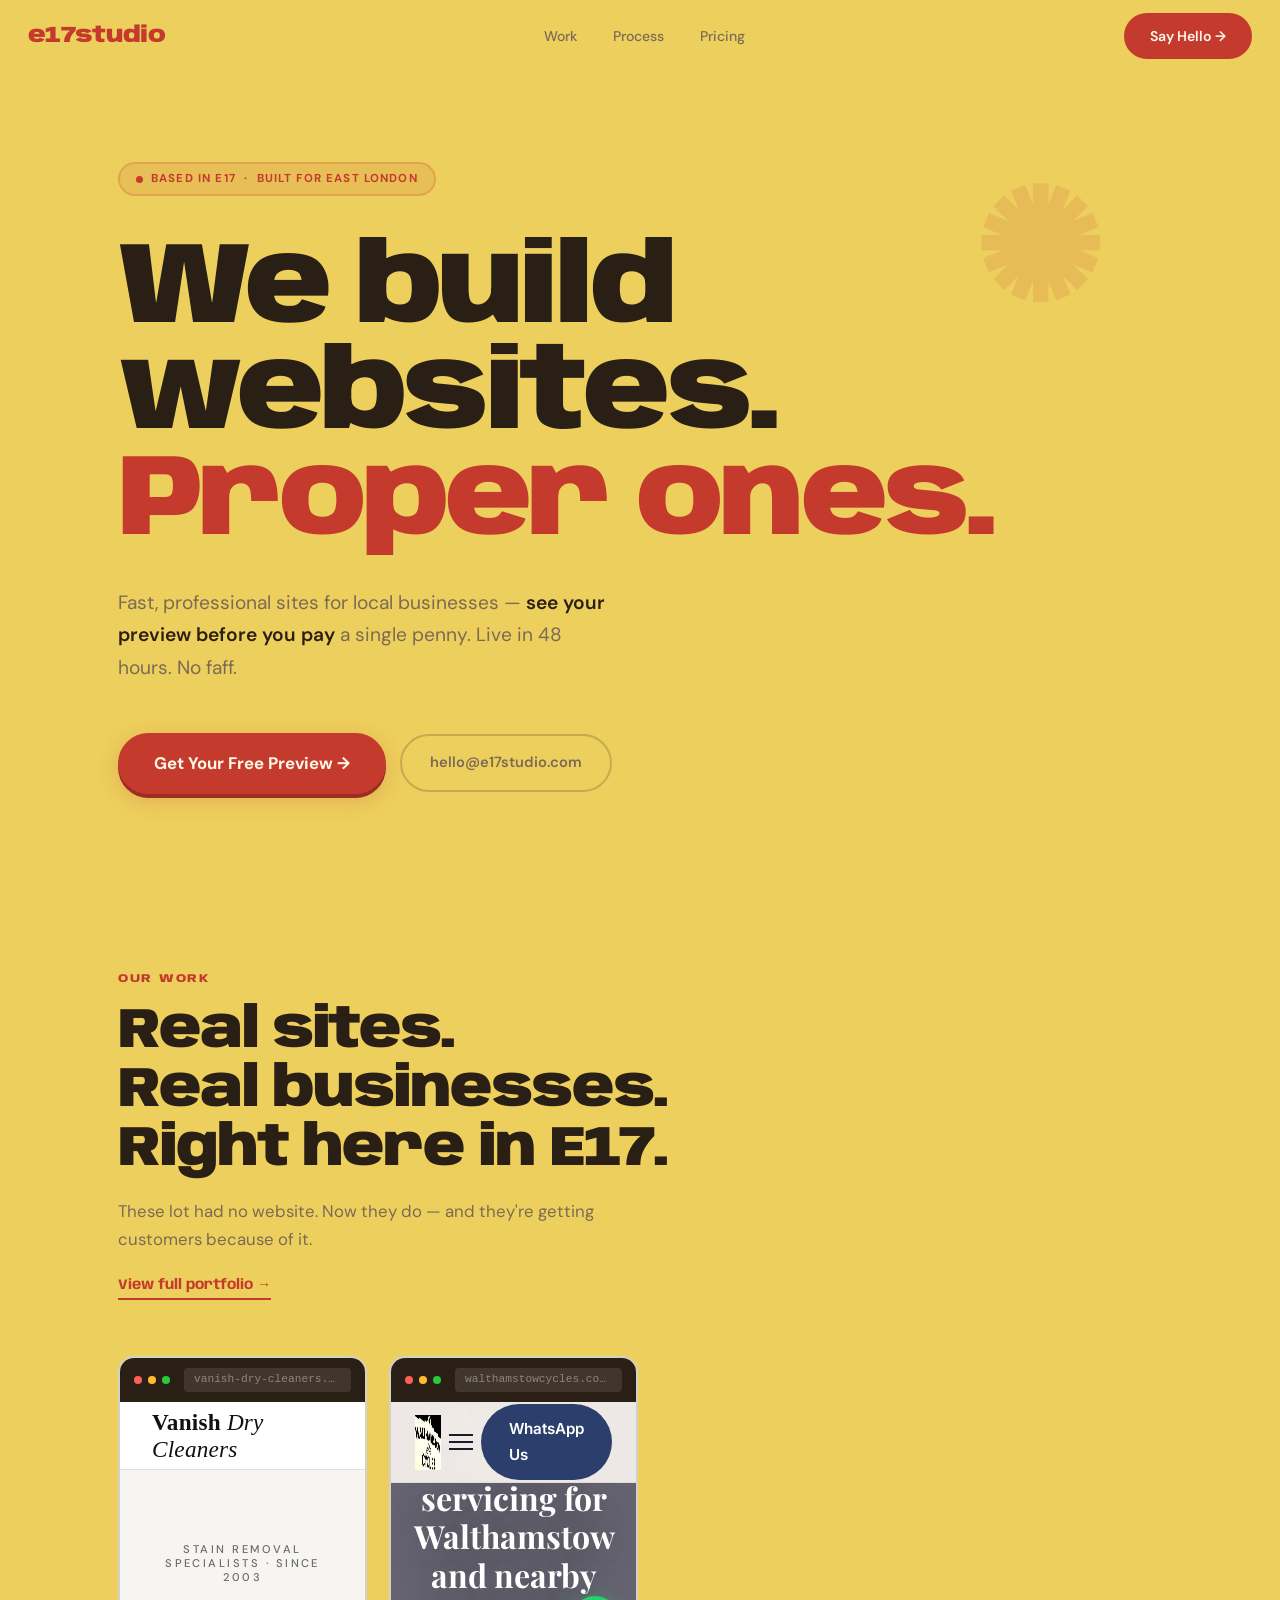
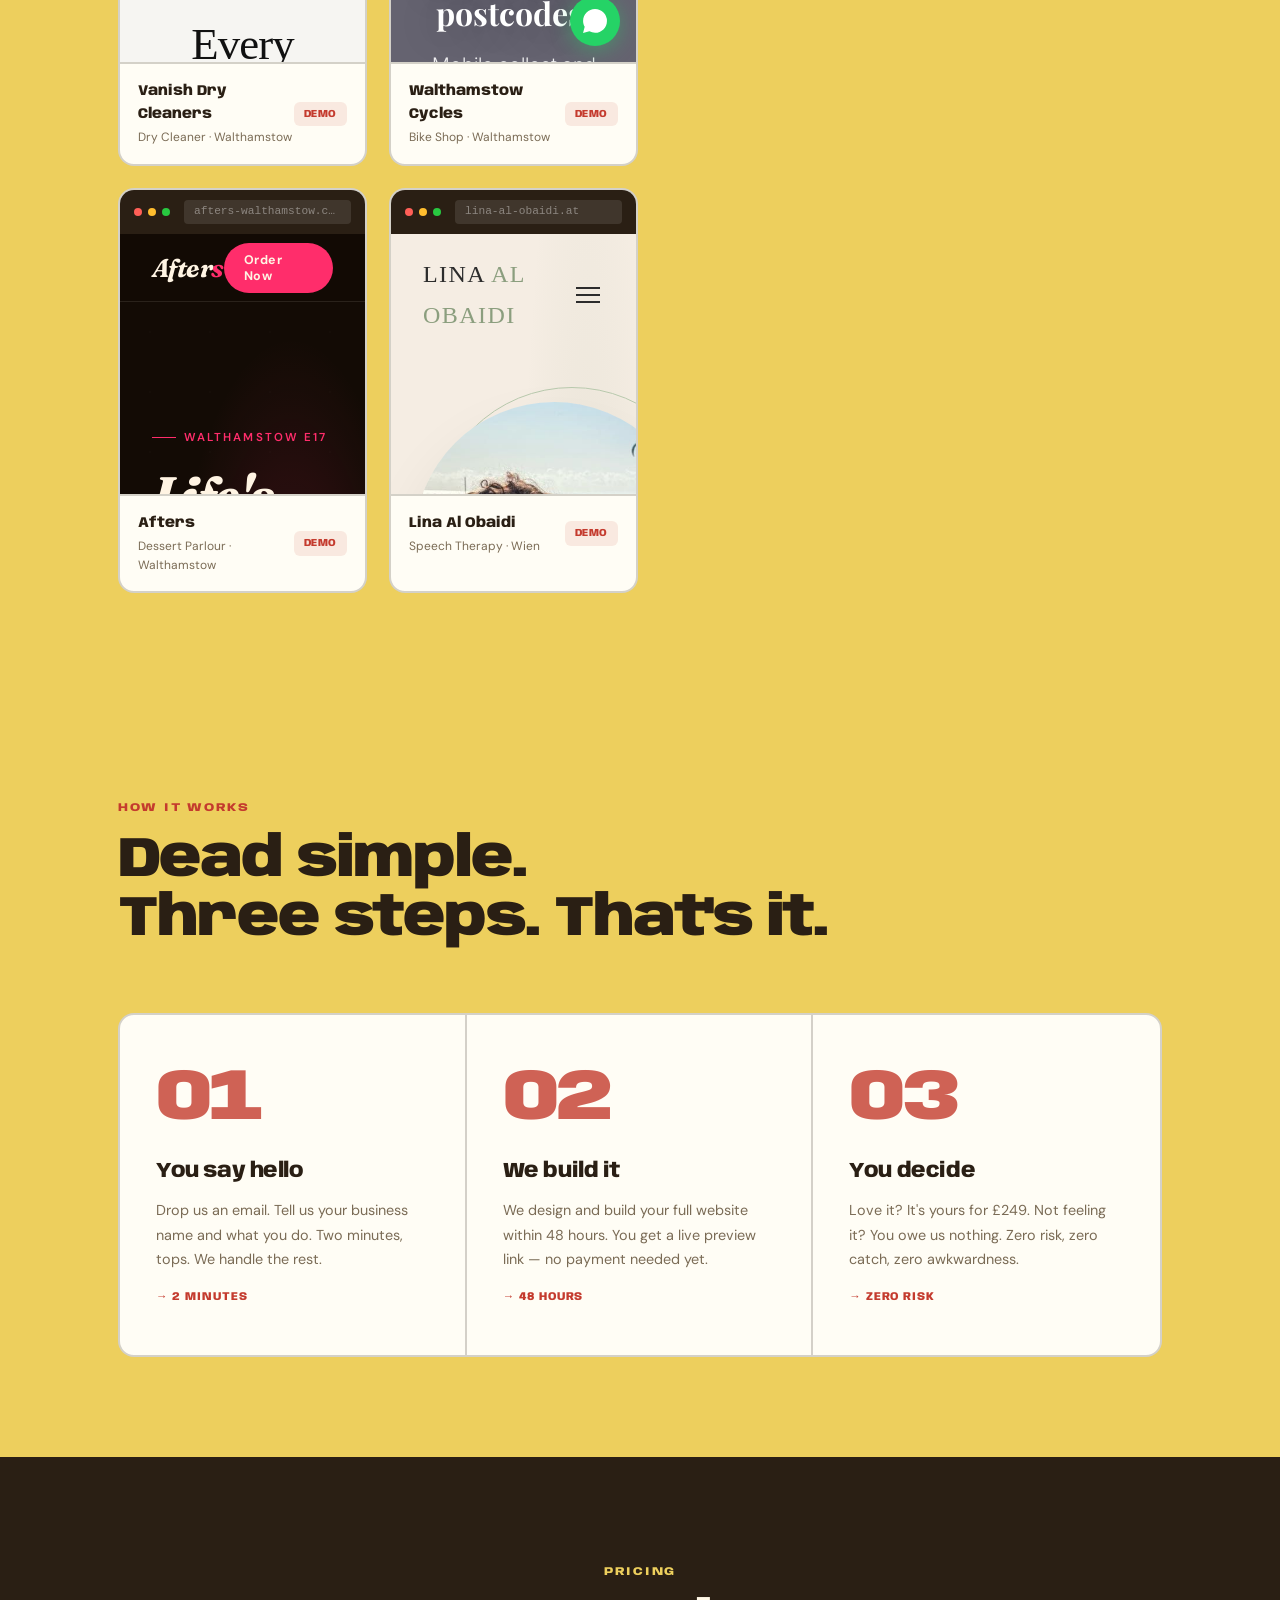
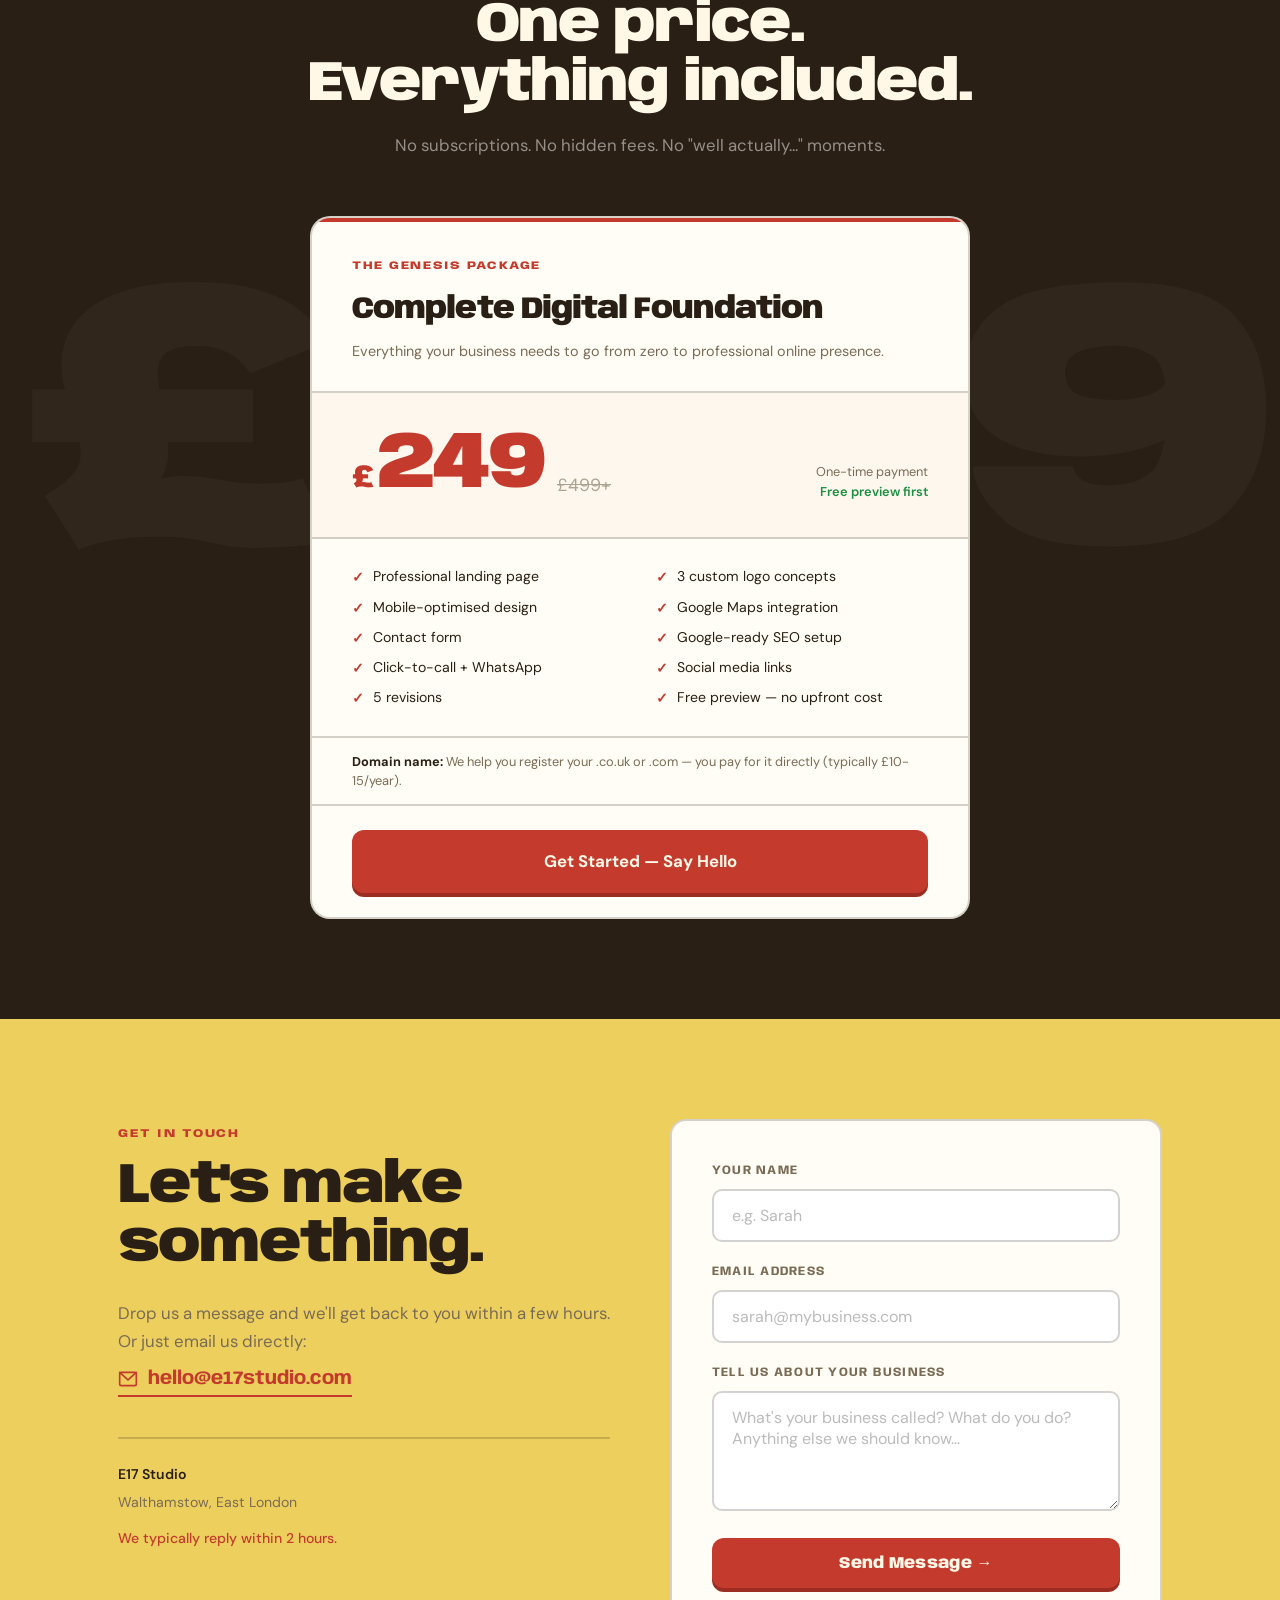
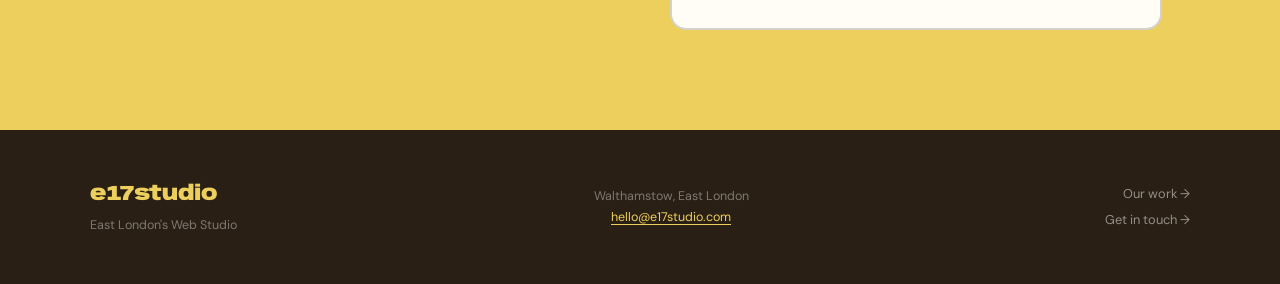
==== commit e48aac00: "Add Lina Al Obaidi portfolio demo — Logopädie & Stillberatung Wien Co-Authored-By: Claude Sonnet 4.6" ====
--- a/index.html
+++ b/index.html
@@ -361,9 +361,9 @@
 .showcase-header { margin-bottom: 56px; }
 .showcase-grid {
   display: grid;
-  grid-template-columns: repeat(3, 1fr);
+  grid-template-columns: repeat(2, 1fr);
   gap: 22px;
-  max-width: 760px;
+  max-width: 520px;
 }
 
 .showcase-card {
@@ -931,6 +931,21 @@
         <span class="pill pill-demo">Demo</span>
       </div>
     </div>
+
+    <div class="showcase-card reveal">
+      <div class="browser-bar">
+        <span class="browser-dot"></span><span class="browser-dot"></span><span class="browser-dot"></span>
+        <span class="browser-url">lina-al-obaidi.at</span>
+      </div>
+      <iframe class="showcase-iframe" src="/portfolio/lina-al-obaidi/" loading="lazy" title="Lina Al Obaidi website"></iframe>
+      <div class="showcase-footer">
+        <div>
+          <div class="showcase-name">Lina Al Obaidi</div>
+          <div class="showcase-type">Speech Therapy &middot; Wien</div>
+        </div>
+        <span class="pill pill-demo">Demo</span>
+      </div>
+    </div>
   </div>
 </div>
 
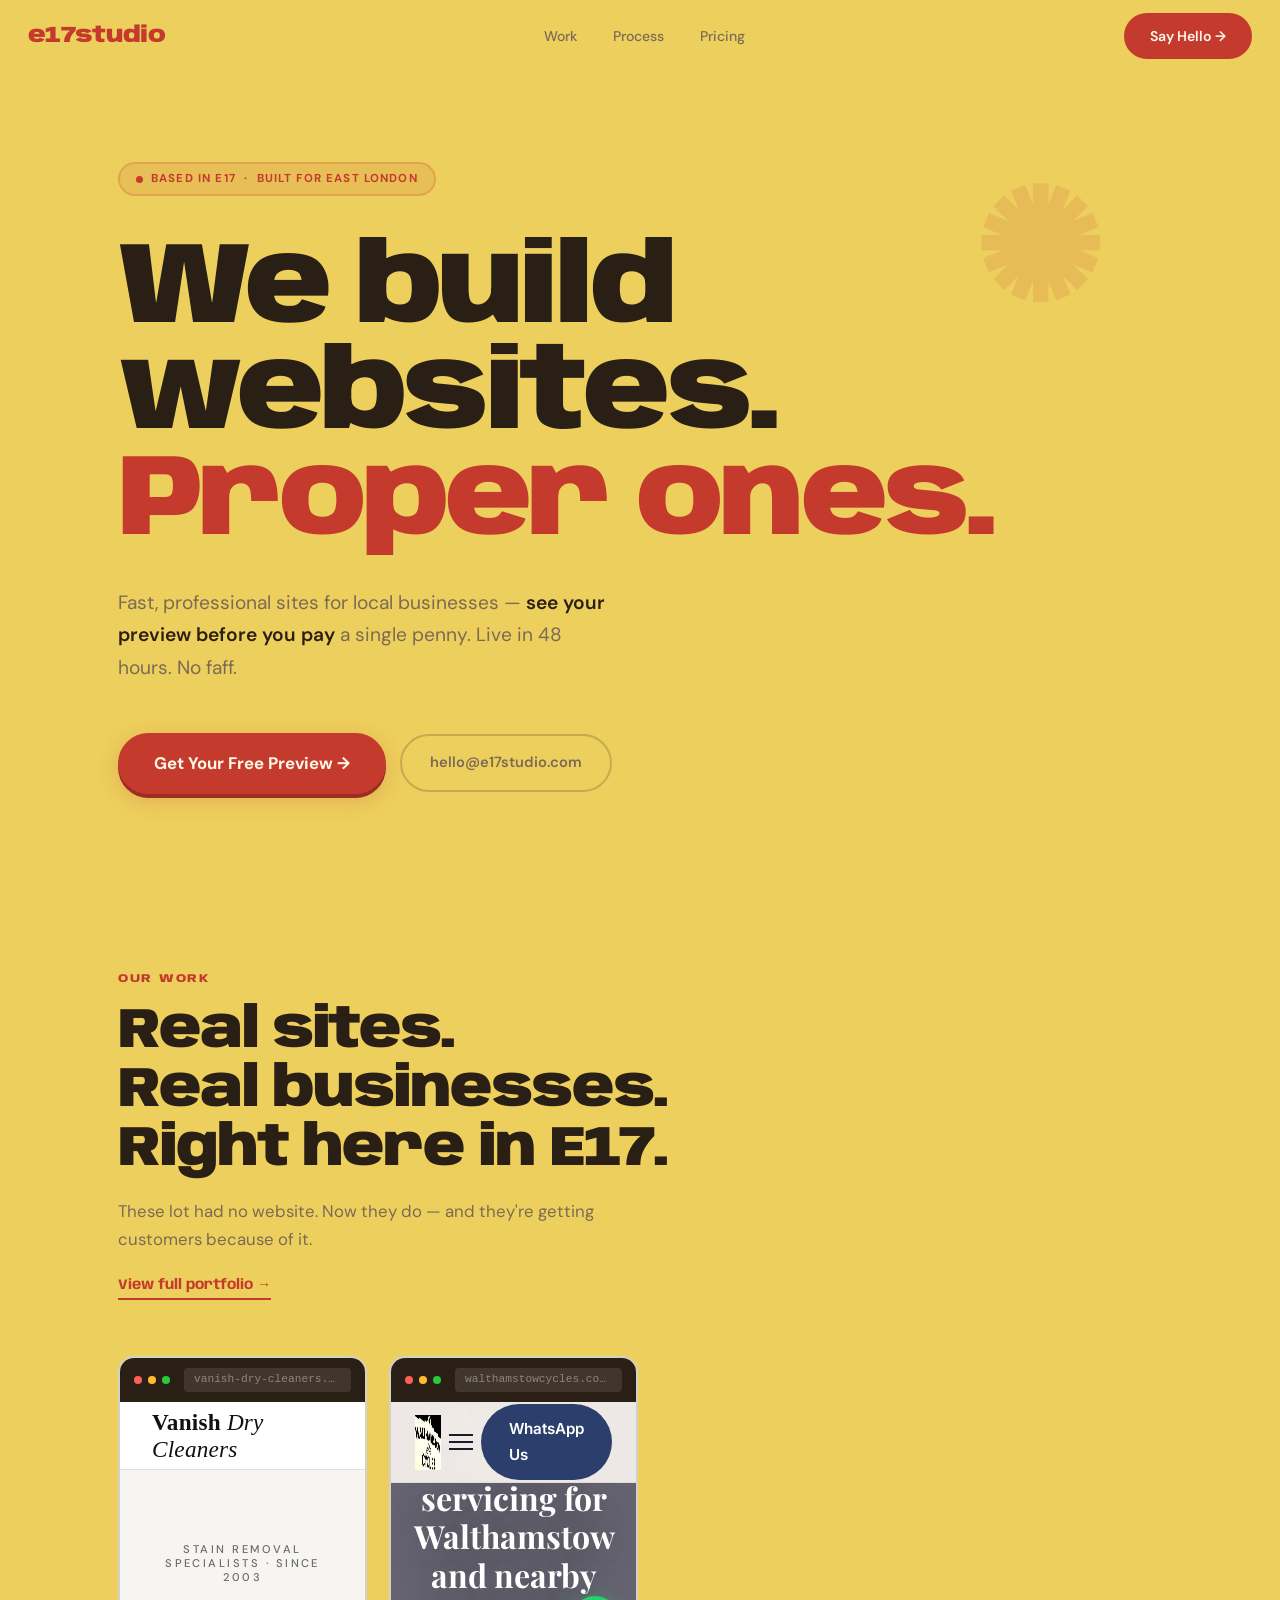
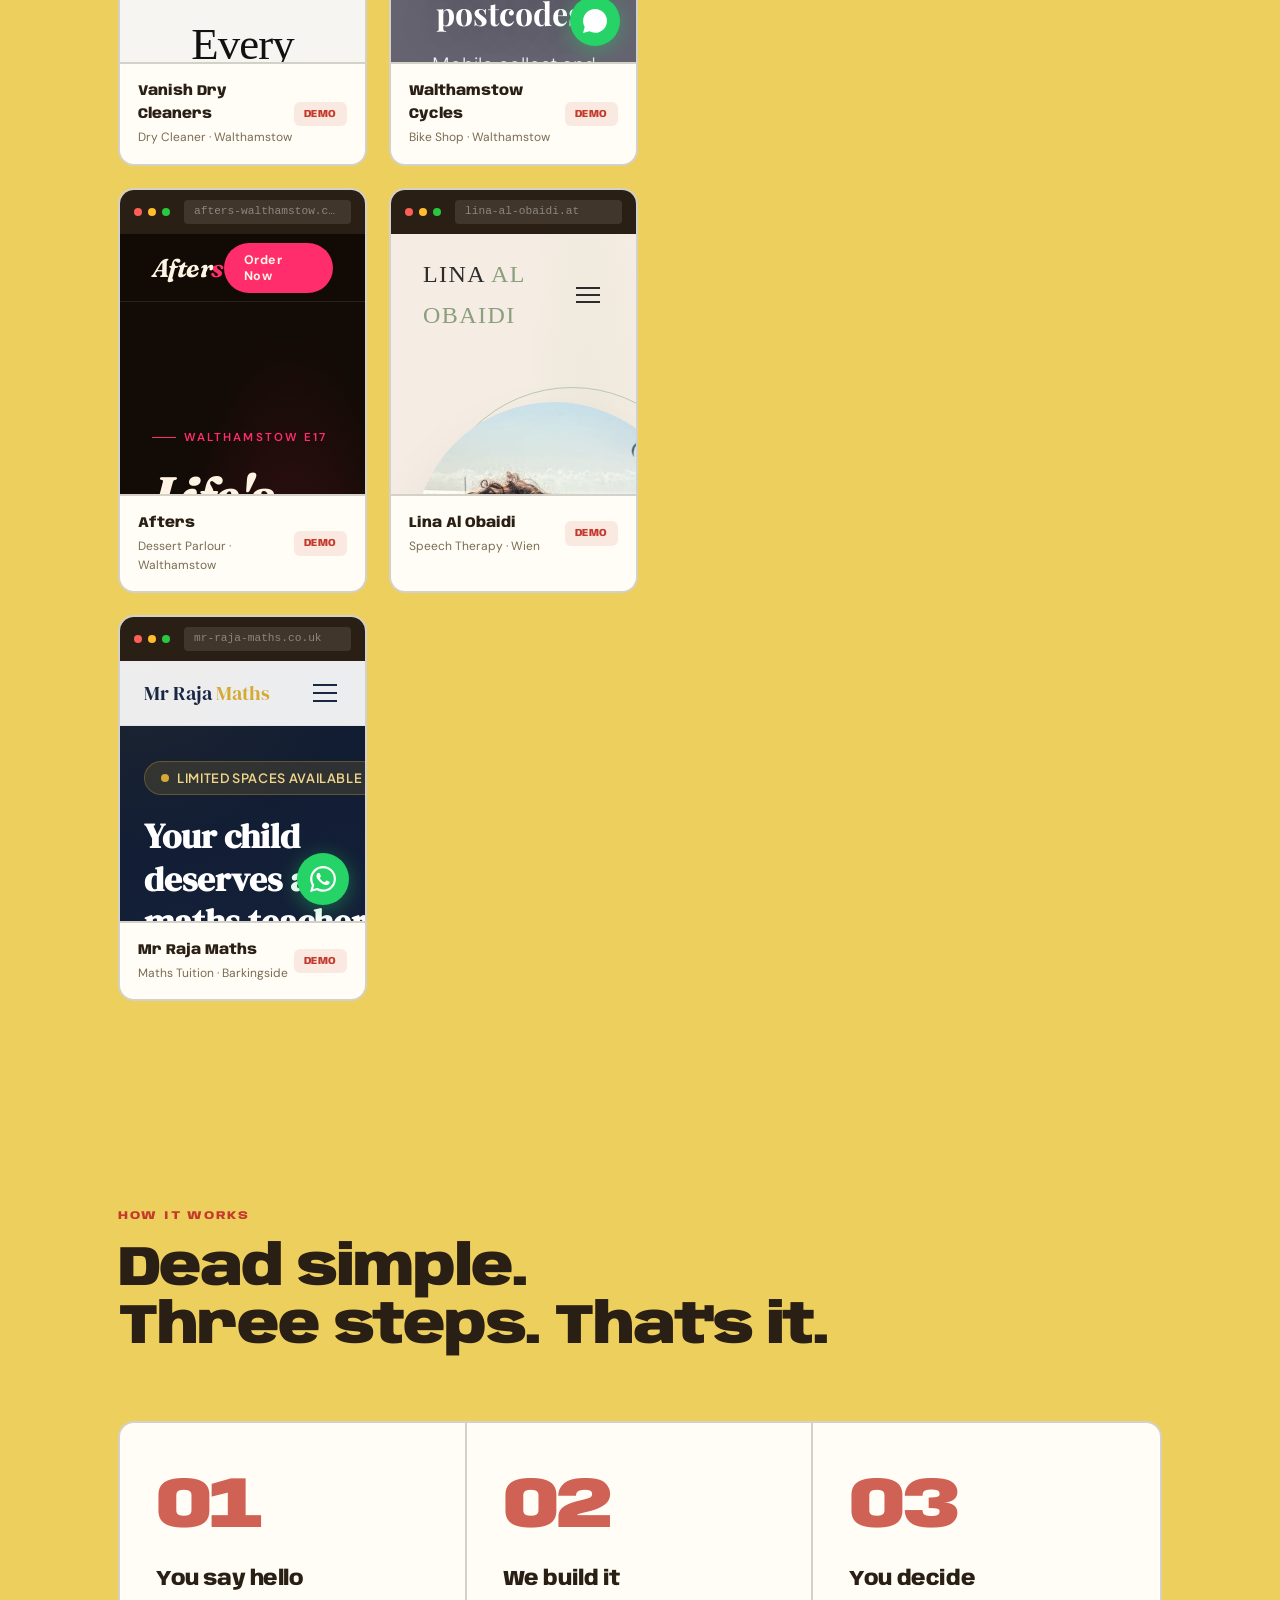
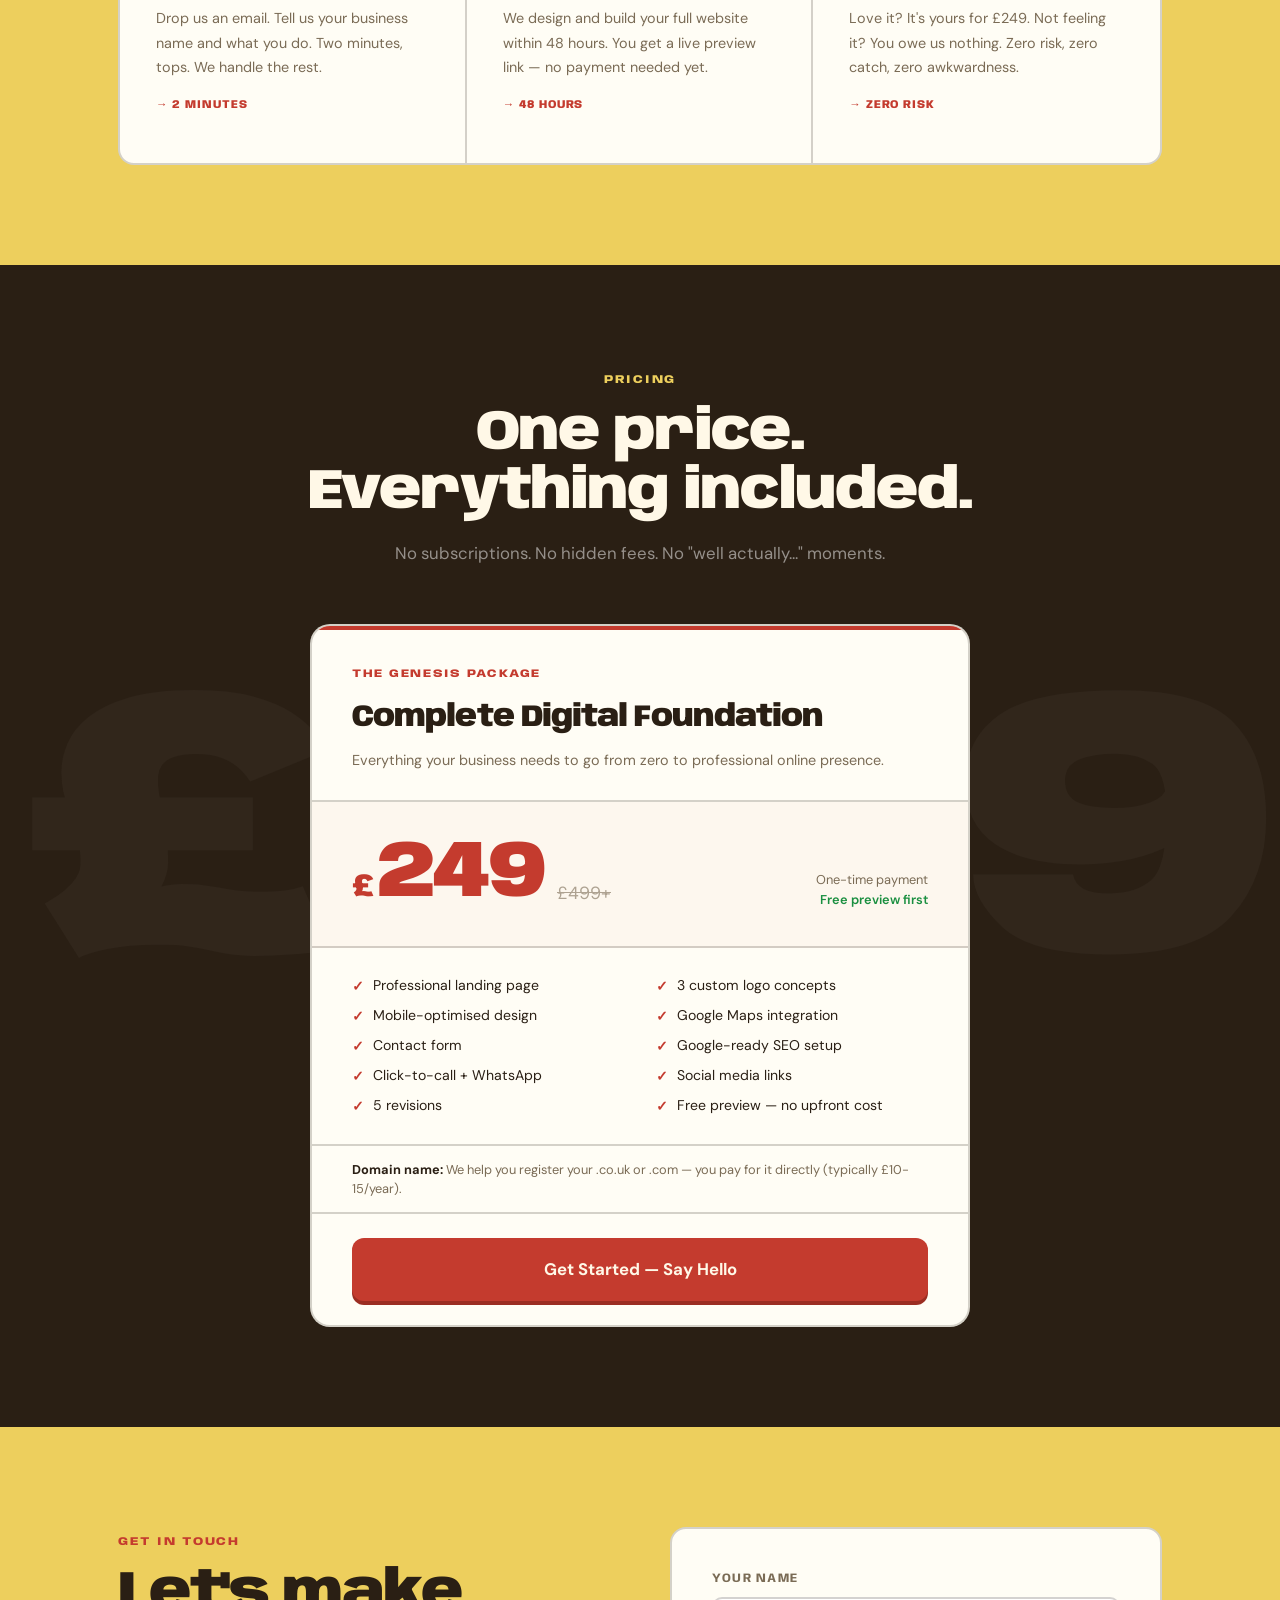
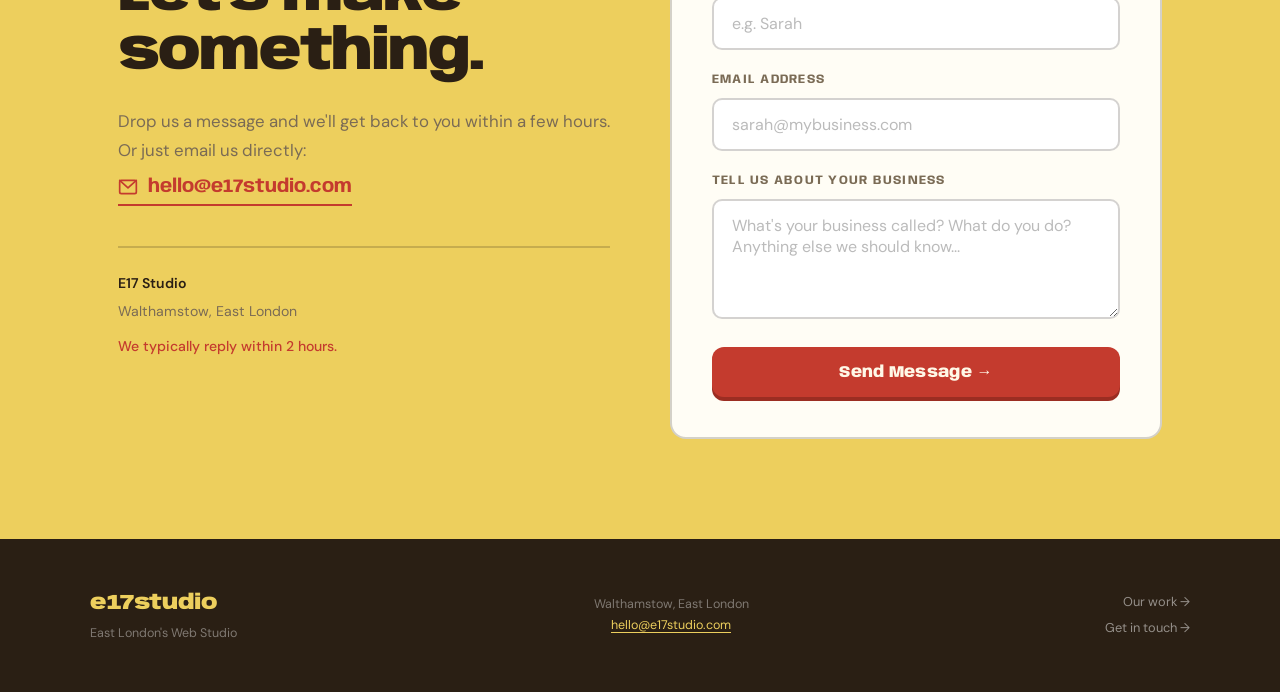
==== commit 28b99845: "Add Mr Raja Maths Tutor portfolio demo — GCSE tuition Barkingside Co-Authored-By: Claude Opus 4.6 <n" ====
--- a/index.html
+++ b/index.html
@@ -946,6 +946,21 @@
         <span class="pill pill-demo">Demo</span>
       </div>
     </div>
+
+    <div class="showcase-card reveal">
+      <div class="browser-bar">
+        <span class="browser-dot"></span><span class="browser-dot"></span><span class="browser-dot"></span>
+        <span class="browser-url">mr-raja-maths.co.uk</span>
+      </div>
+      <iframe class="showcase-iframe" src="/portfolio/mr-raja-maths-tutor/" loading="lazy" title="Mr Raja Maths Tutor website"></iframe>
+      <div class="showcase-footer">
+        <div>
+          <div class="showcase-name">Mr Raja Maths</div>
+          <div class="showcase-type">Maths Tuition &middot; Barkingside</div>
+        </div>
+        <span class="pill pill-demo">Demo</span>
+      </div>
+    </div>
   </div>
 </div>
 
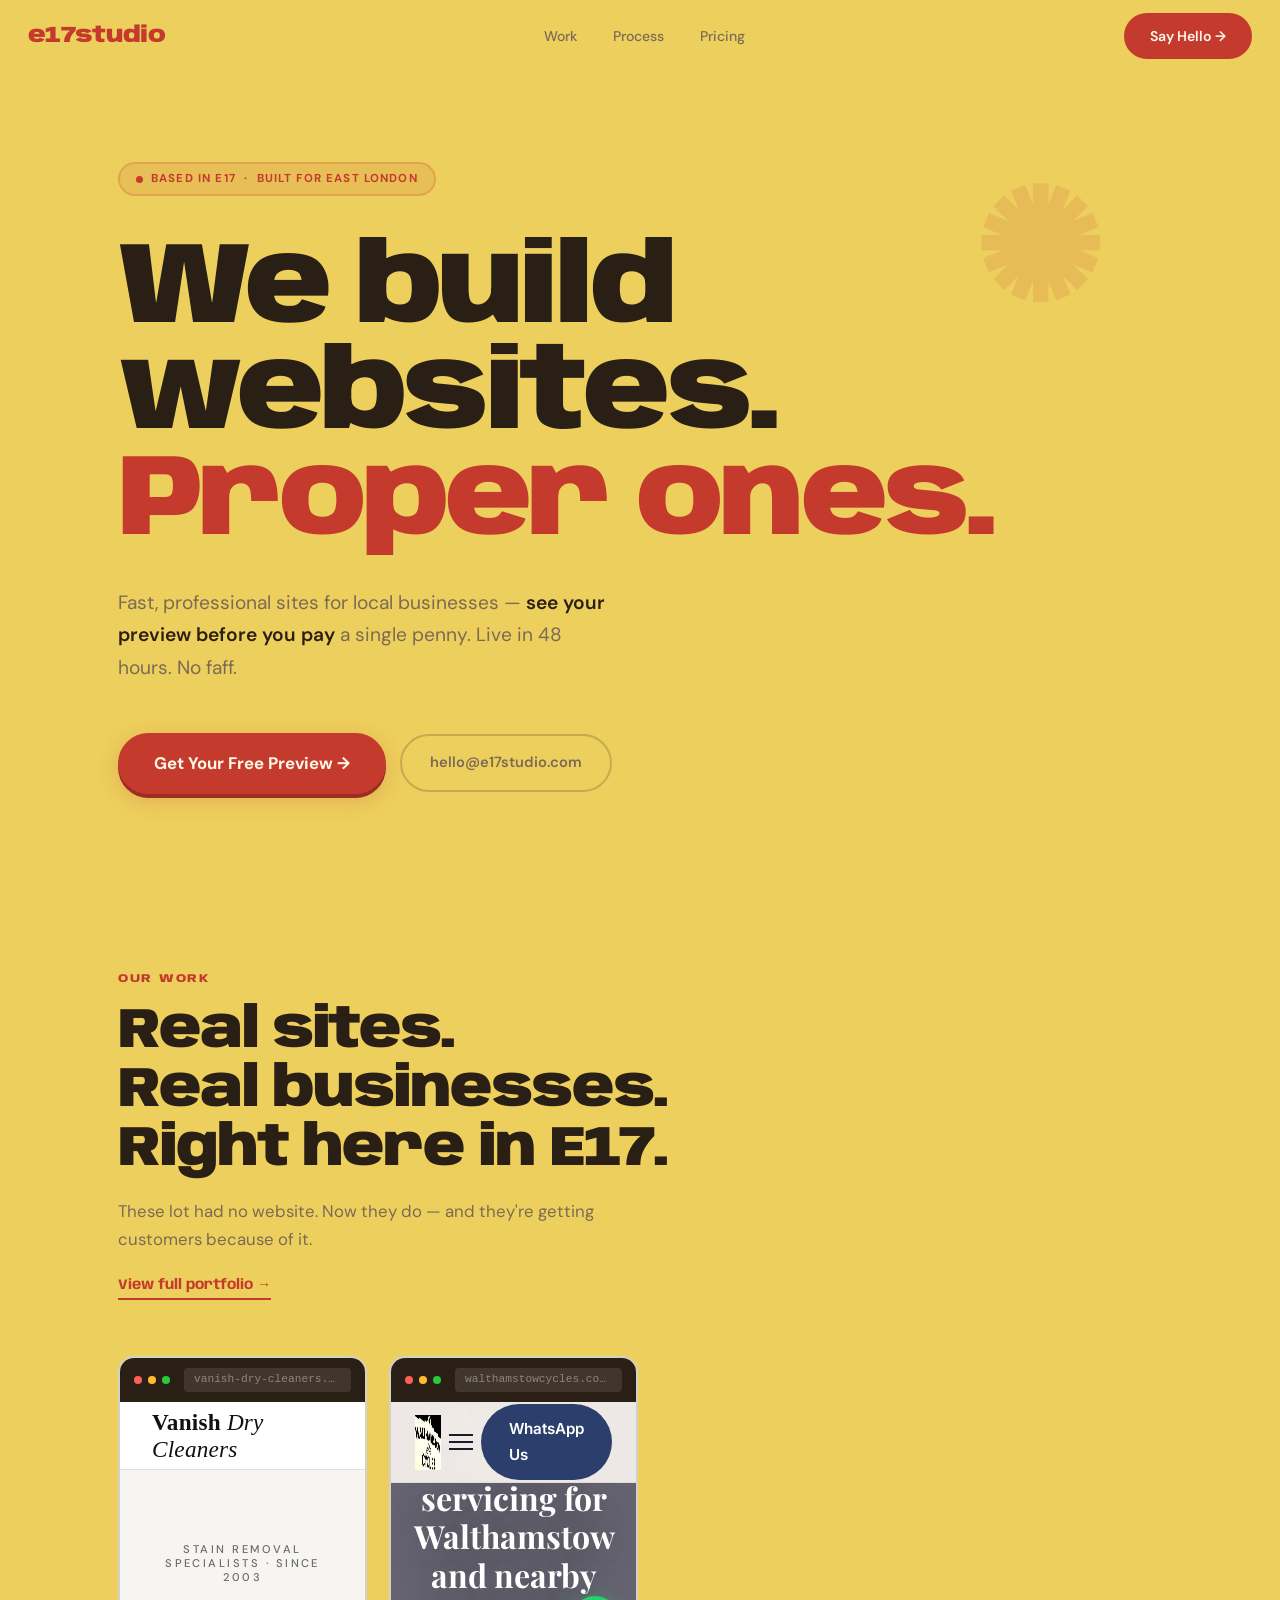
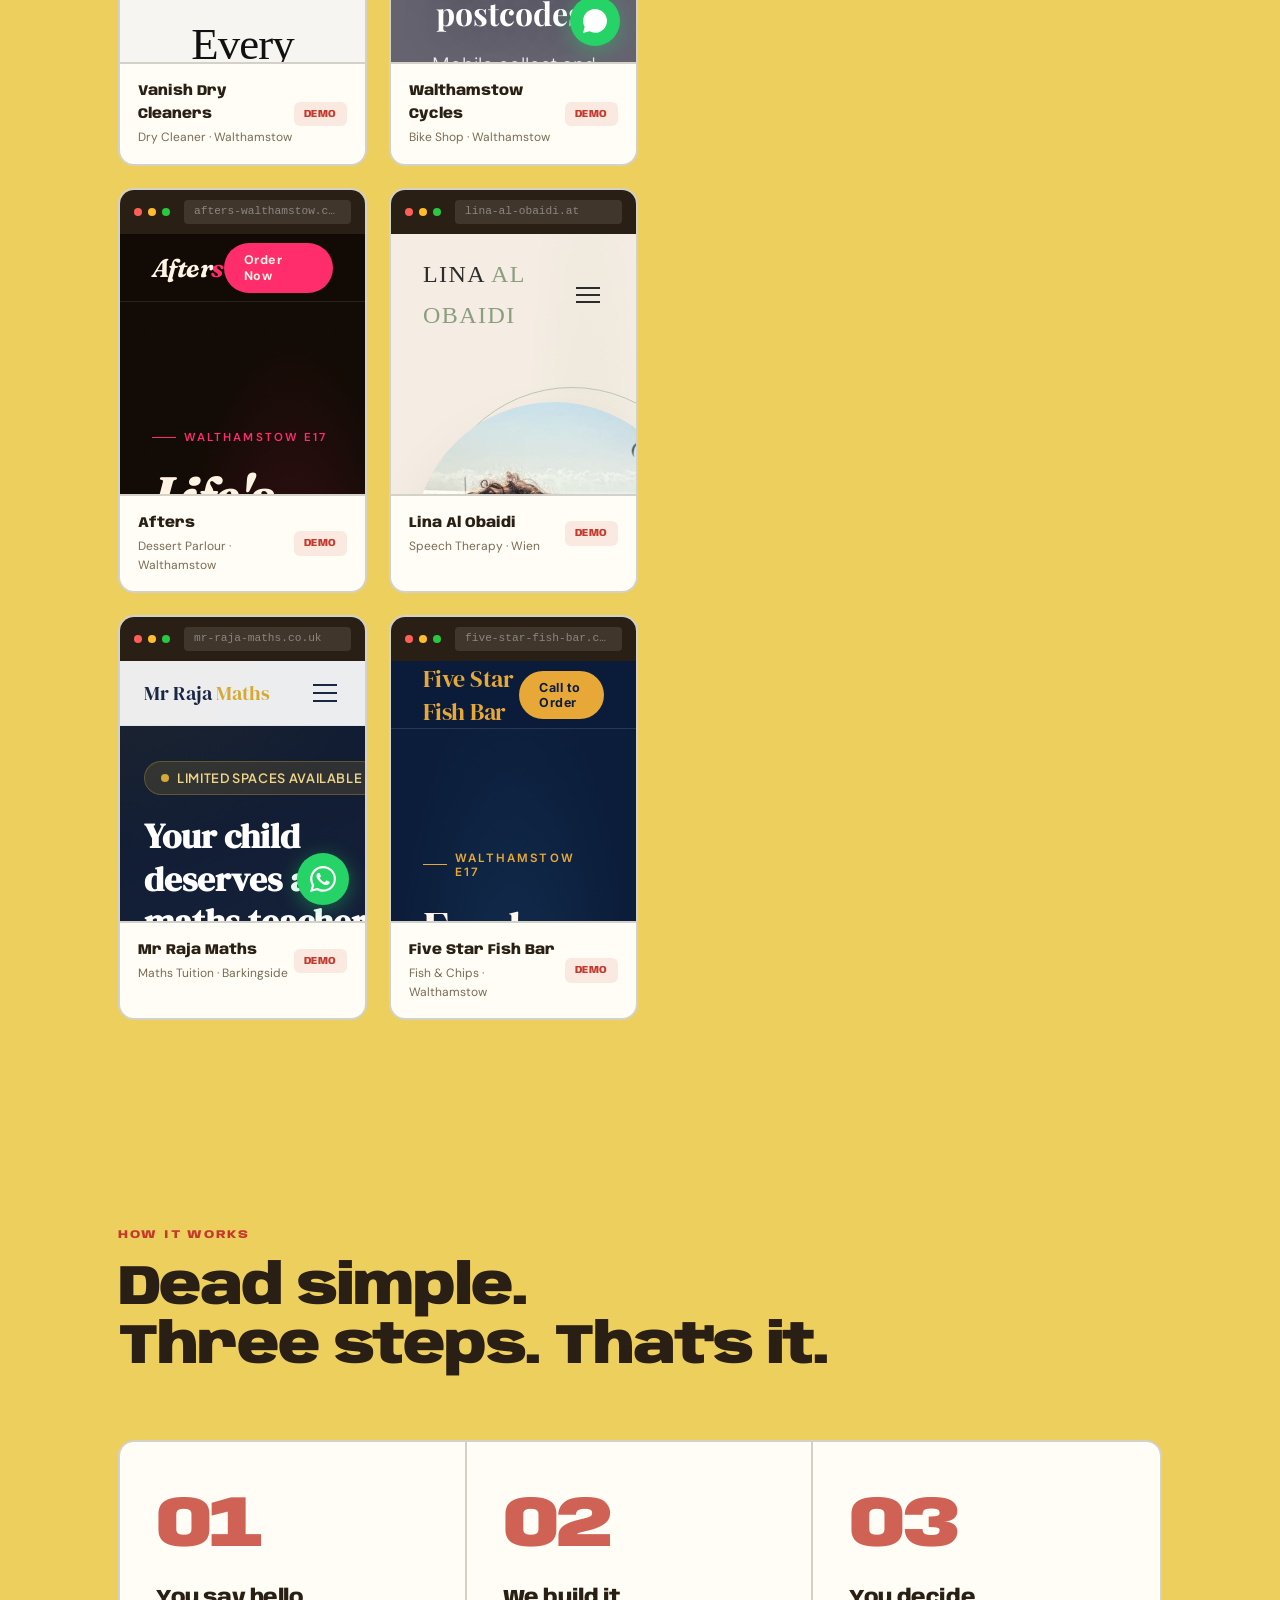
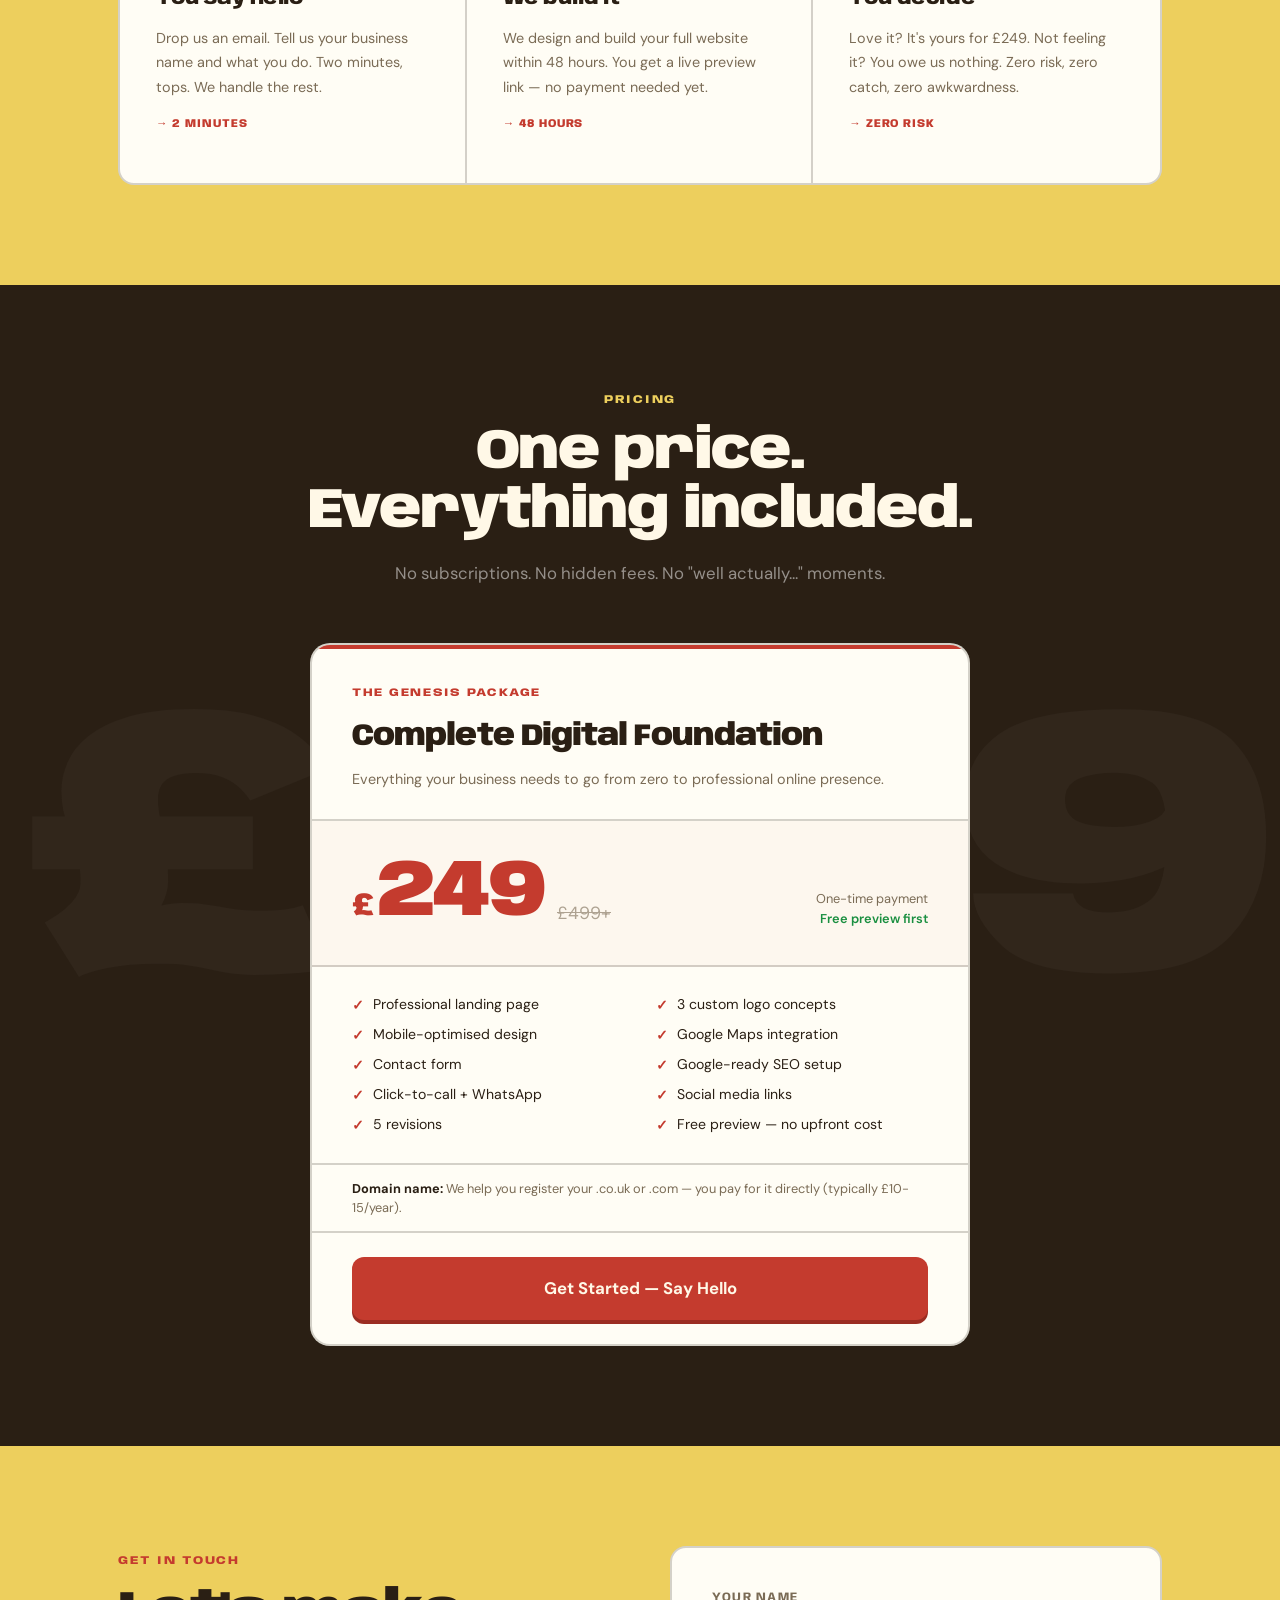
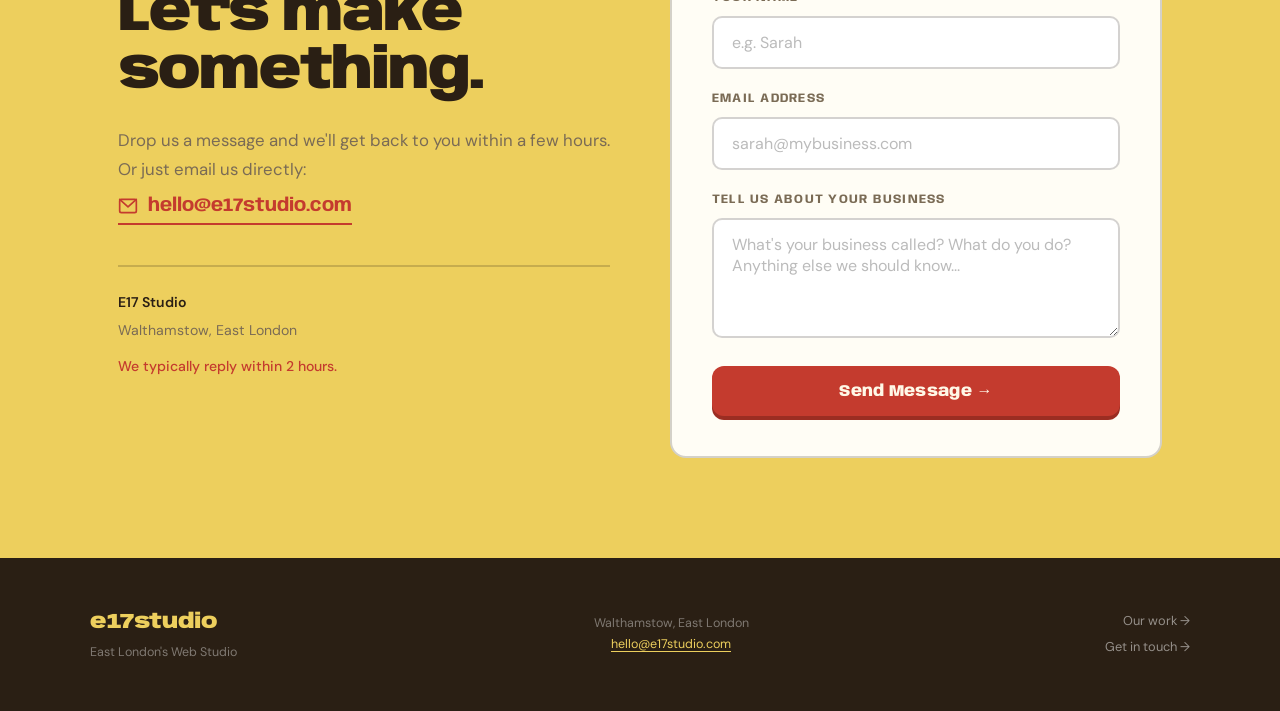
==== commit 5a11db26: "Add Five Star Fish Bar portfolio demo New portfolio entry for a fish & chips shop in Walthamstow E17" ====
--- a/index.html
+++ b/index.html
@@ -961,6 +961,21 @@
         <span class="pill pill-demo">Demo</span>
       </div>
     </div>
+
+    <div class="showcase-card reveal">
+      <div class="browser-bar">
+        <span class="browser-dot"></span><span class="browser-dot"></span><span class="browser-dot"></span>
+        <span class="browser-url">five-star-fish-bar.co.uk</span>
+      </div>
+      <iframe class="showcase-iframe" src="/portfolio/five-star-fish-bar/" loading="lazy" title="Five Star Fish Bar website"></iframe>
+      <div class="showcase-footer">
+        <div>
+          <div class="showcase-name">Five Star Fish Bar</div>
+          <div class="showcase-type">Fish &amp; Chips &middot; Walthamstow</div>
+        </div>
+        <span class="pill pill-demo">Demo</span>
+      </div>
+    </div>
   </div>
 </div>
 
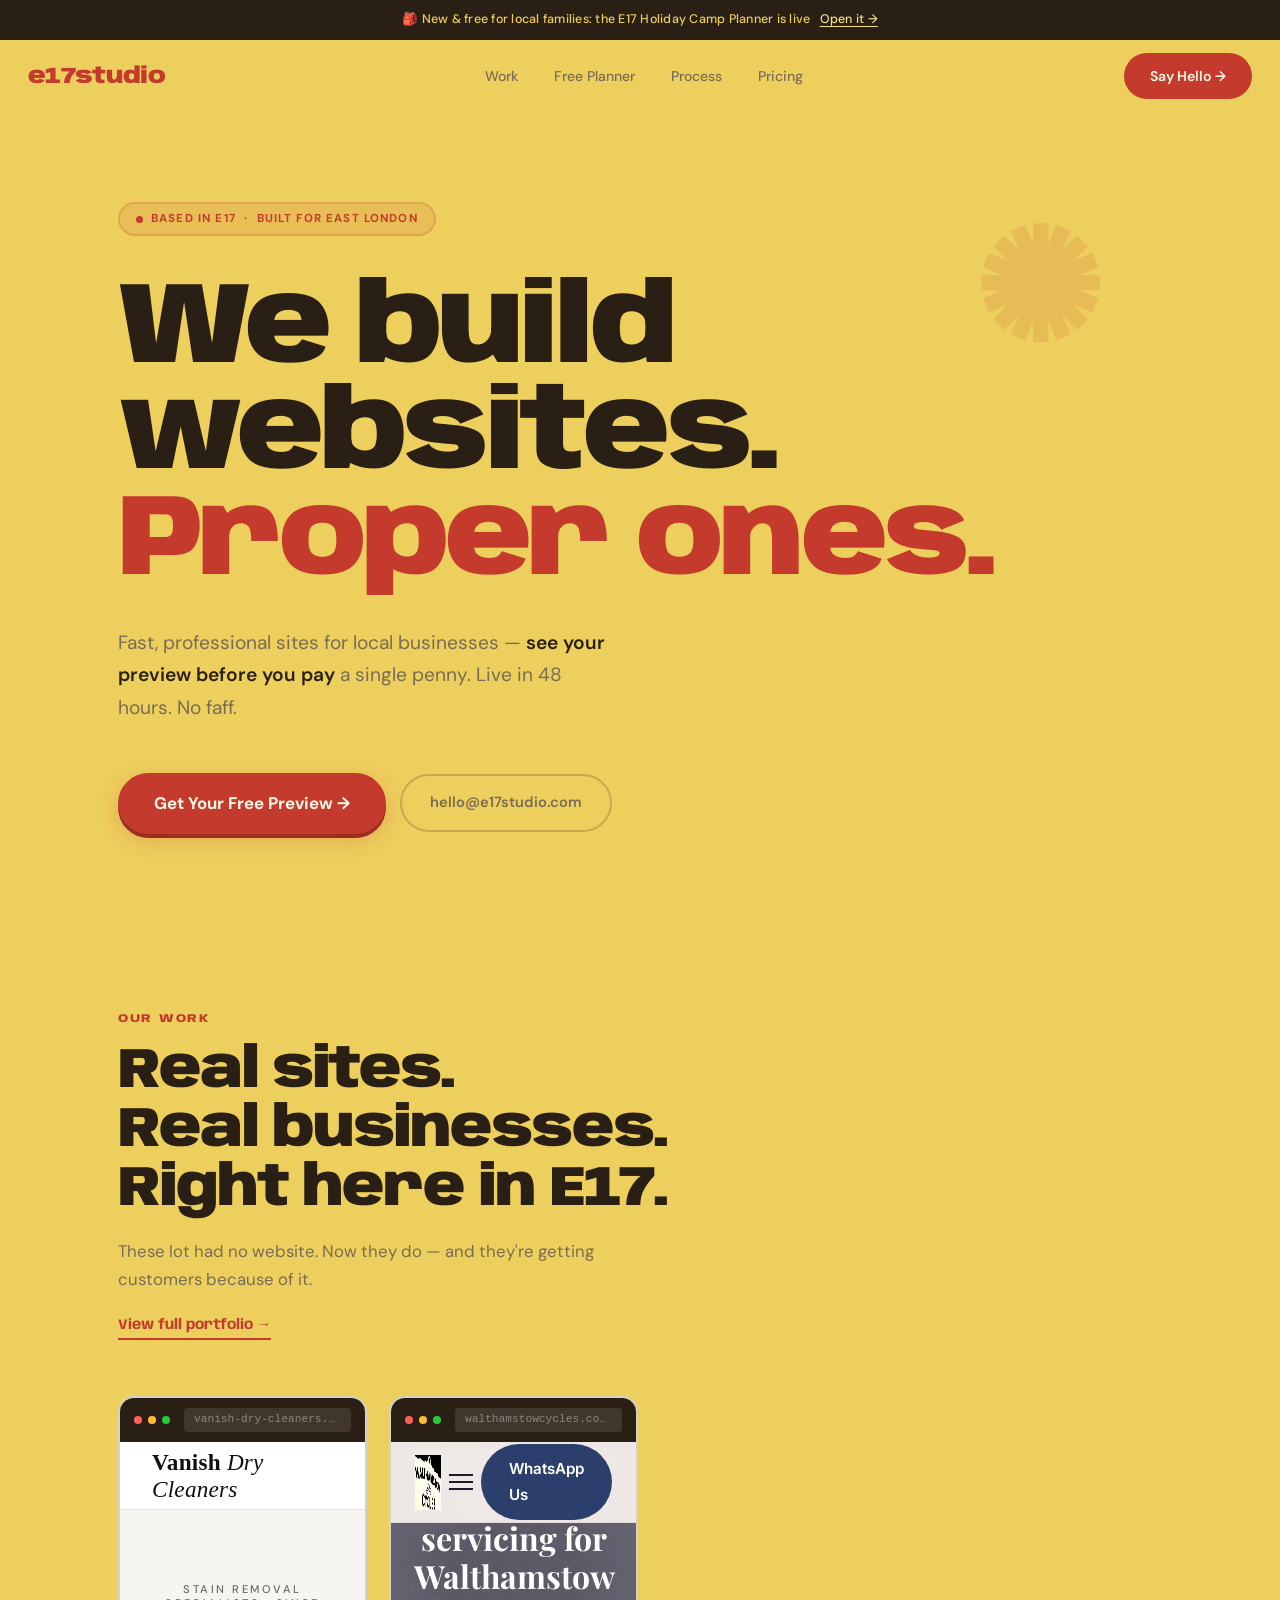
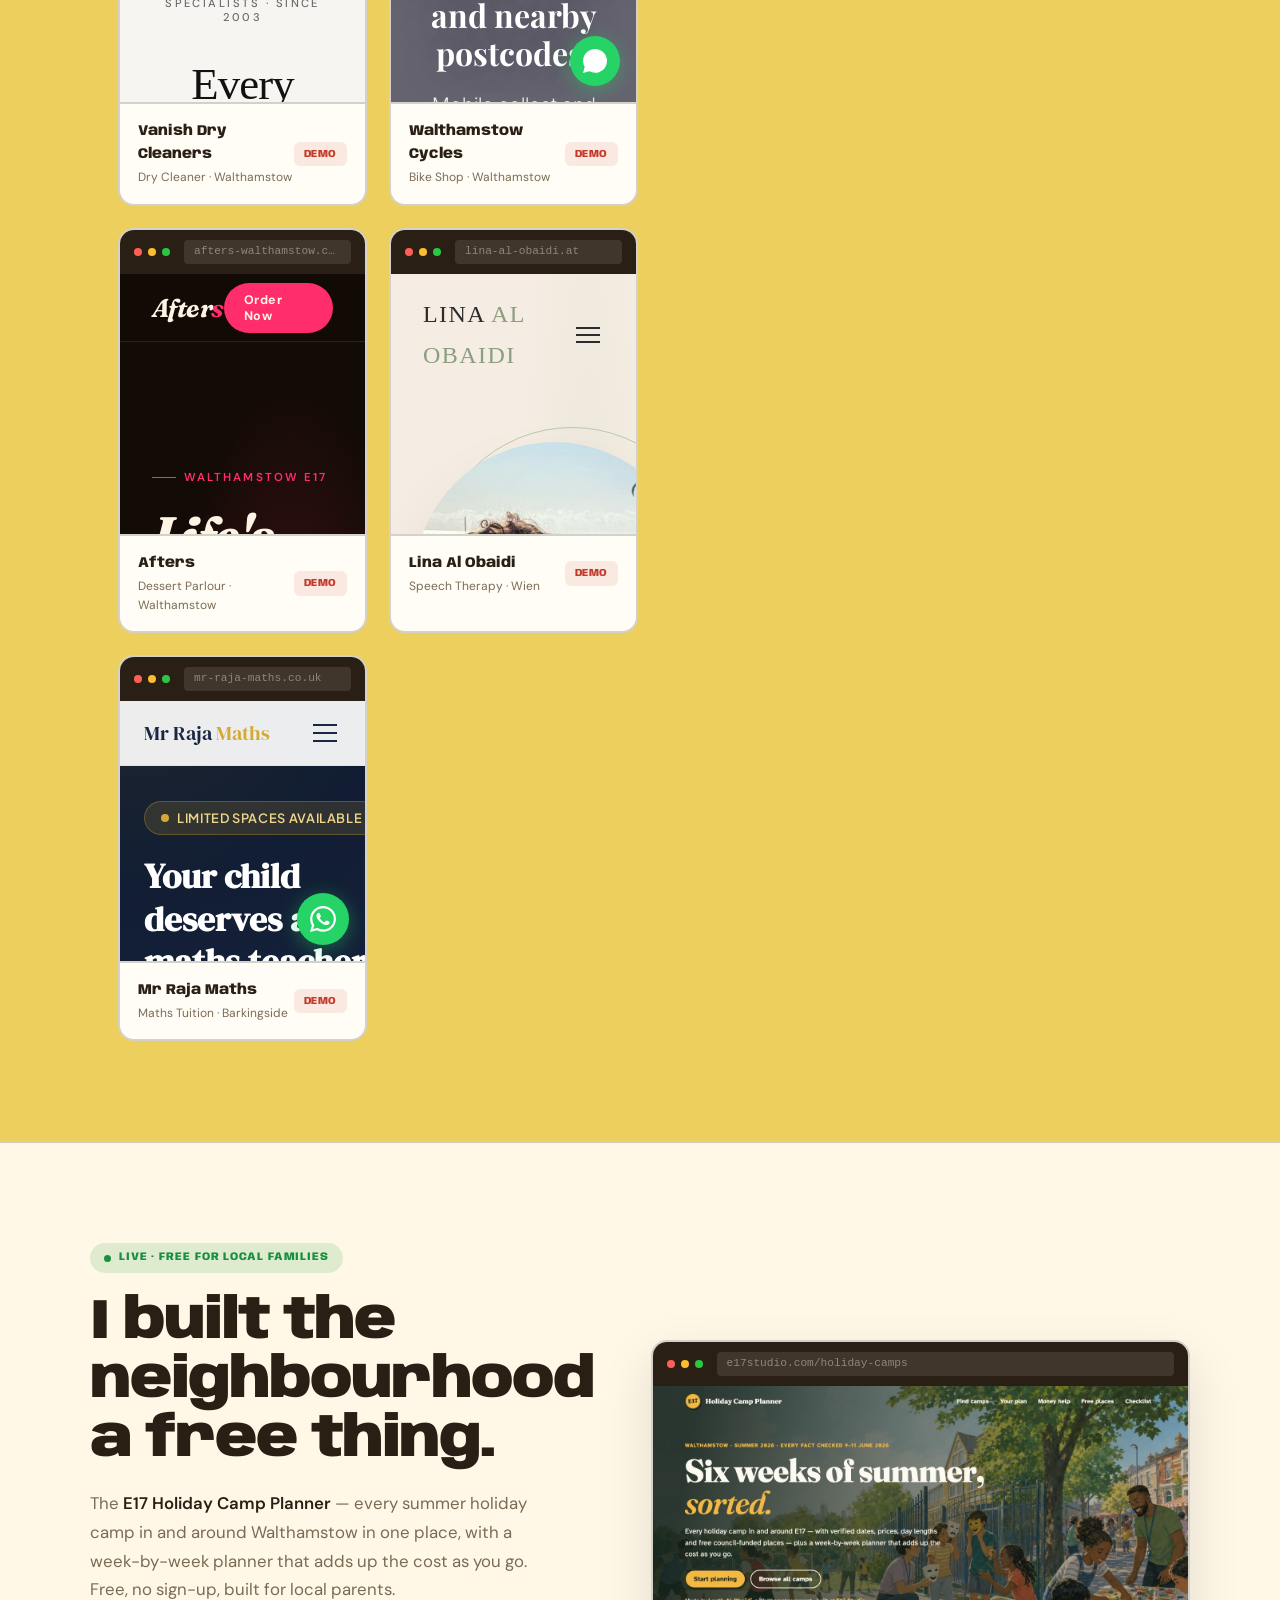
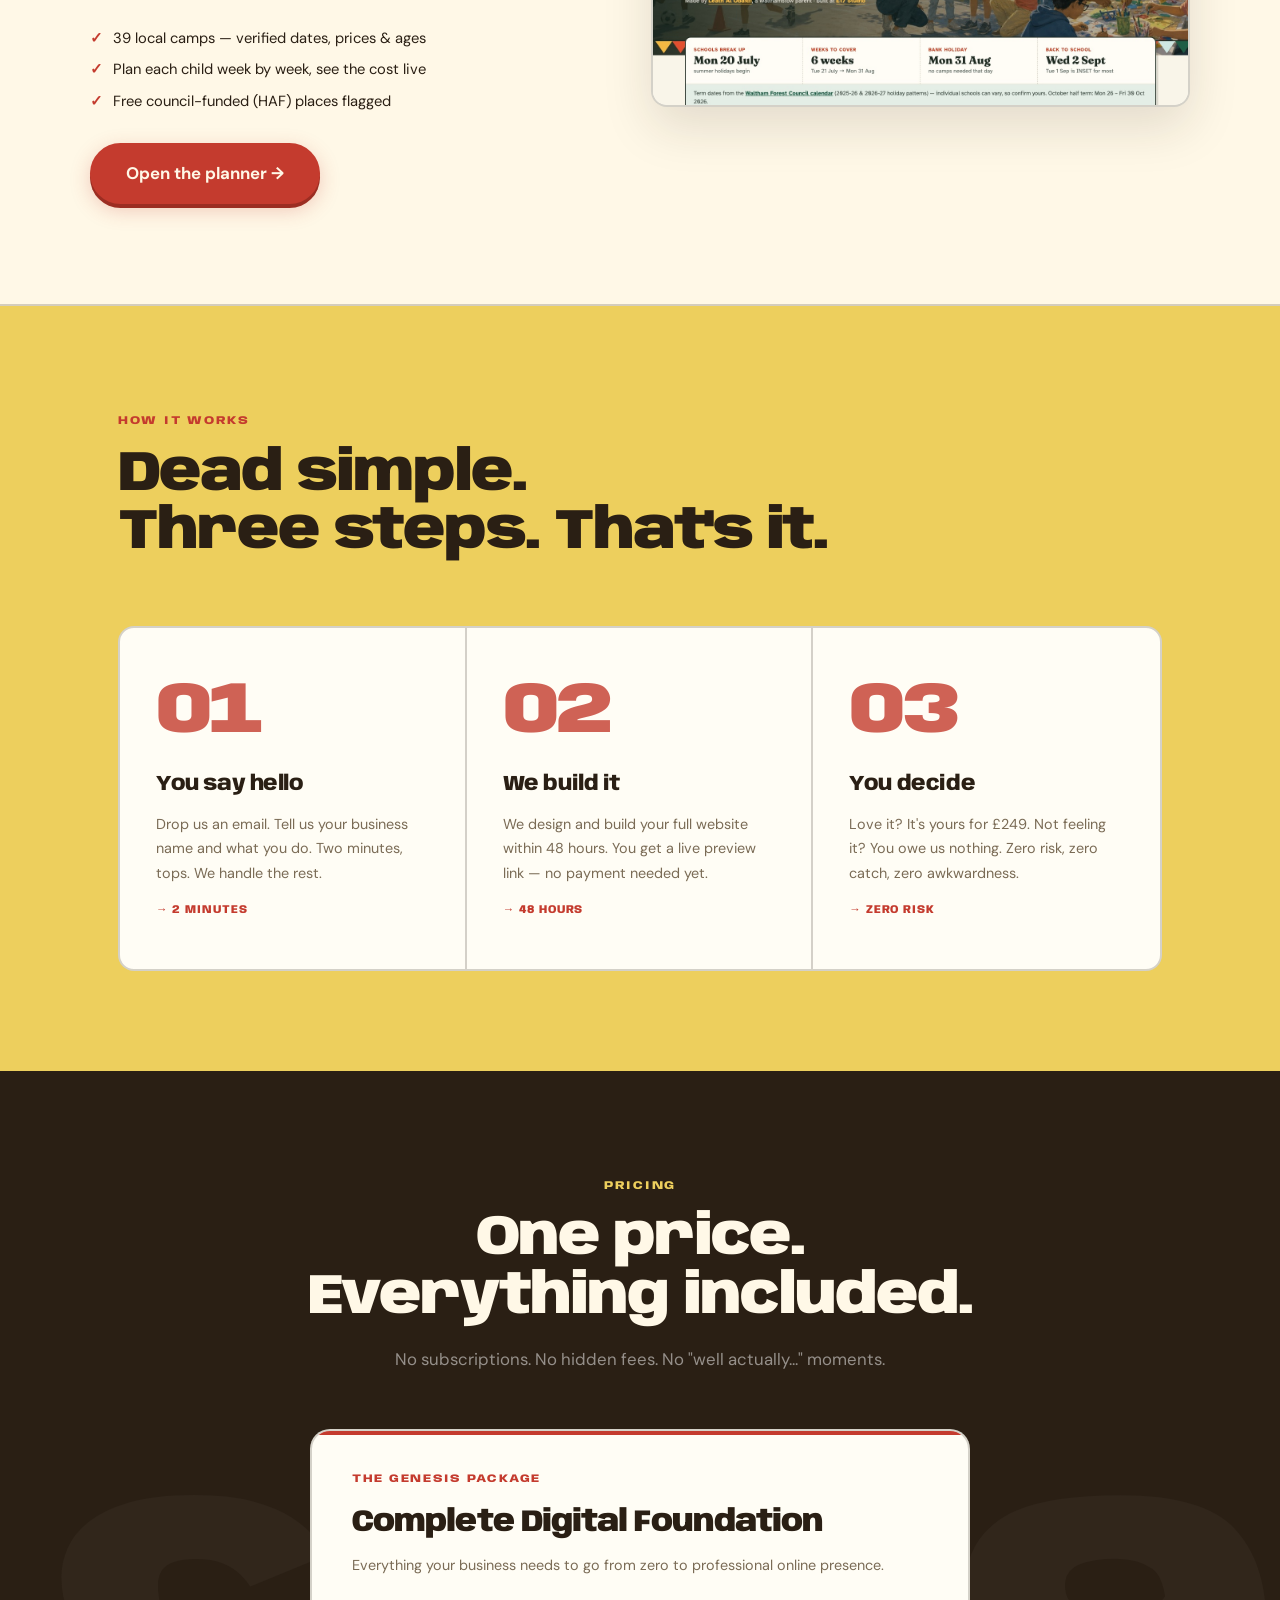
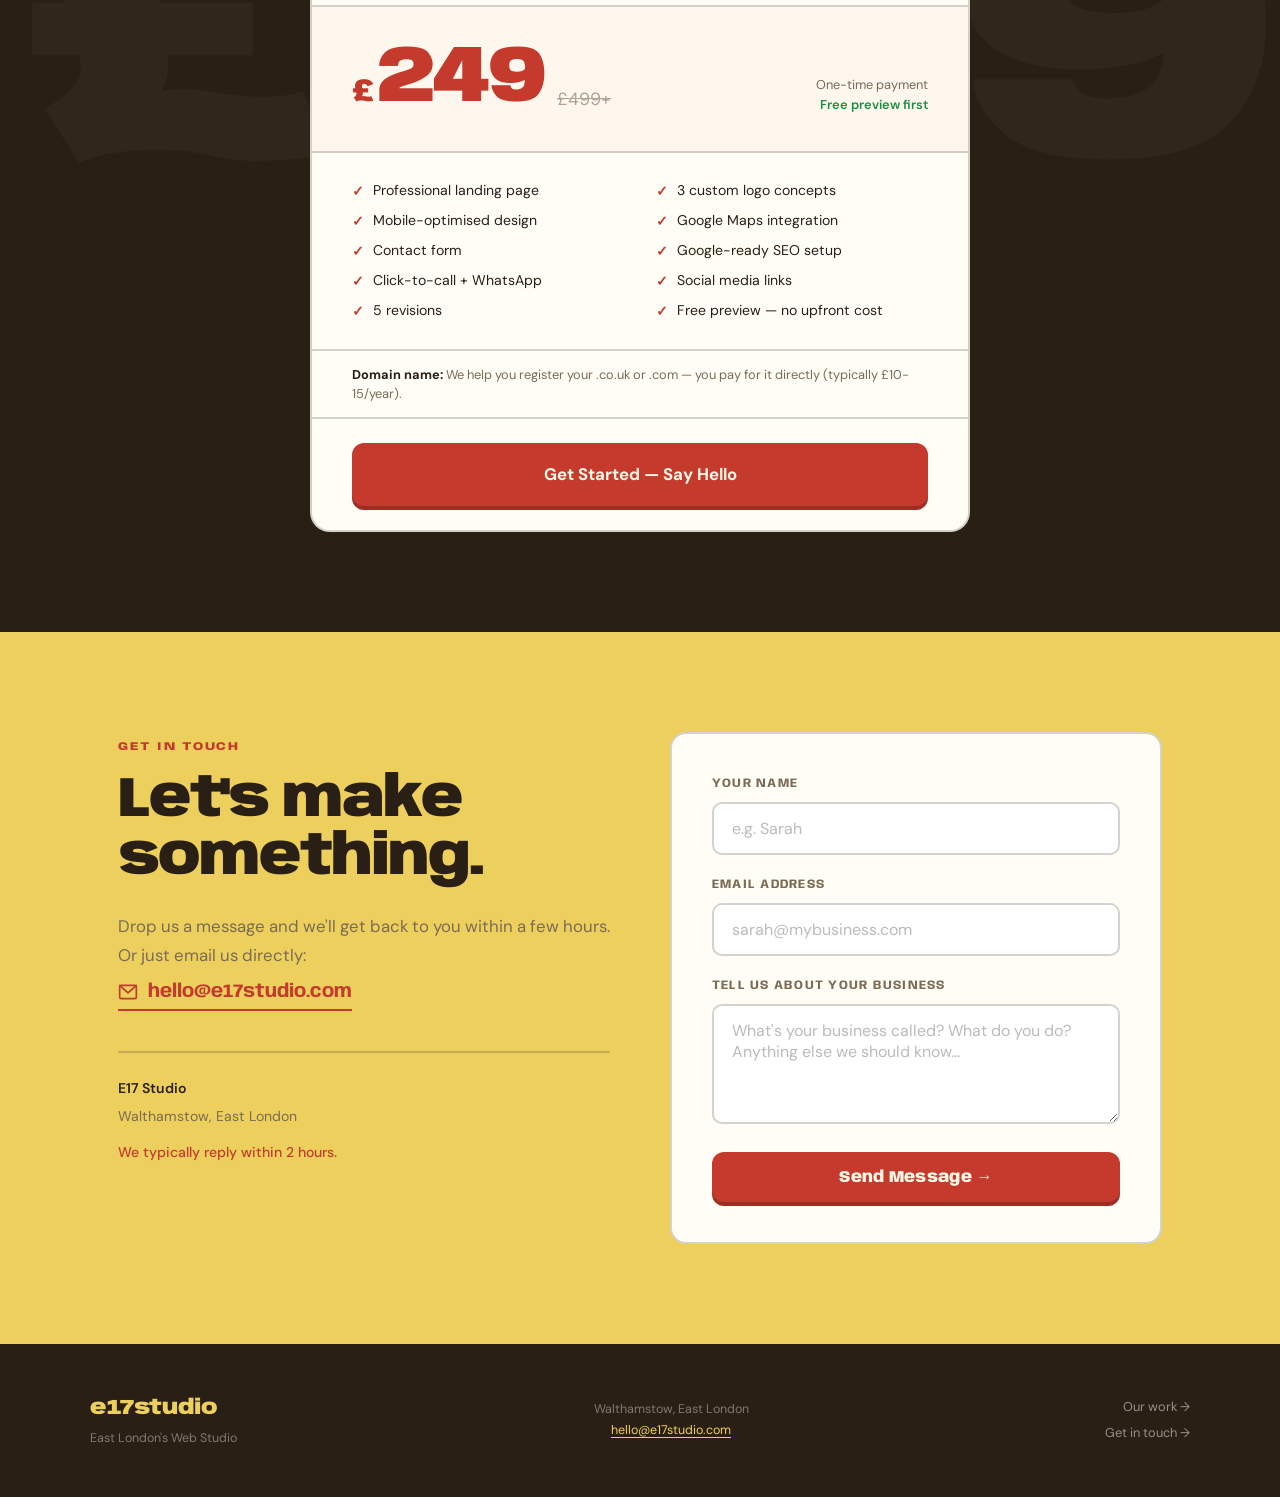
==== commit e1b2a96d: "Homepage: feature the E17 Holiday Camp Planner Add an announcement bar, a "Free Planner" nav link, a" ====
--- a/index.html
+++ b/index.html
@@ -432,6 +432,46 @@
 .pill-white { background: rgba(42,31,20,0.08); color: var(--dark); }
 .pill-demo { background: var(--red-dim); color: var(--red); }
 
+/* ─── Community Tool ─── */
+.tool-wrap {
+  background: var(--cream);
+  border-top: 2px solid var(--border-dark);
+  border-bottom: 2px solid var(--border-dark);
+  padding: 100px 28px;
+}
+.tool-inner {
+  max-width: 1100px; margin: 0 auto;
+  display: grid;
+  grid-template-columns: 1fr 1.1fr;
+  gap: 56px;
+  align-items: center;
+}
+.tool-content .section-title { margin-bottom: 20px; }
+.tool-badge {
+  display: inline-flex; align-items: center; gap: 8px;
+  background: rgba(34,160,70,0.15); color: #1a8f40;
+  font-family: var(--font-display); font-weight: 800;
+  font-size: 0.7rem; text-transform: uppercase; letter-spacing: 0.08em;
+  padding: 6px 14px; border-radius: 50px; margin-bottom: 20px;
+}
+.tool-badge-dot { width: 7px; height: 7px; border-radius: 50%; background: #1a8f40; }
+.tool-lead { font-size: 1.05rem; color: var(--text-muted); line-height: 1.7; margin-bottom: 24px; max-width: 460px; }
+.tool-lead strong { color: var(--dark); font-weight: 600; }
+.tool-points { list-style: none; margin: 0 0 32px; display: grid; gap: 11px; }
+.tool-point { display: flex; align-items: flex-start; gap: 10px; font-size: 0.92rem; line-height: 1.4; }
+.tool-point::before { content: '\2713'; color: var(--red); font-weight: 800; flex-shrink: 0; }
+.tool-preview {
+  display: block;
+  background: var(--cream-card);
+  border: 2px solid var(--border-dark);
+  border-radius: var(--radius);
+  overflow: hidden;
+  box-shadow: 0 20px 50px rgba(42,31,20,0.13);
+  transition: transform 0.3s ease, box-shadow 0.3s;
+}
+.tool-preview:hover { transform: translateY(-6px) rotate(0.4deg); box-shadow: 0 28px 64px rgba(42,31,20,0.2); }
+.tool-shot { width: 100%; display: block; }
+
 /* ─── Process ─── */
 .process-grid {
   display: grid;
@@ -806,6 +846,8 @@
   .stats { grid-template-columns: repeat(2, 1fr); }
   .stat:nth-child(2) { border-right: none; }
   .showcase-grid { grid-template-columns: 1fr; max-width: 460px; }
+  .tool-inner { grid-template-columns: 1fr; gap: 36px; }
+  .tool-preview { order: -1; }
   .process-grid { grid-template-columns: 1fr; }
   .process-step { border-right: none; border-bottom: 2px solid var(--border-dark); }
   .process-step:last-child { border-bottom: none; }
@@ -819,6 +861,7 @@
   .stat-num { font-size: 2.4rem; }
   .section { padding: 72px 20px; }
   .showcase-wrap { padding: 72px 20px; }
+  .tool-wrap { padding: 72px 20px; }
   .package-wrap { padding: 72px 20px; }
   .contact-wrap { padding: 72px 20px; }
   .contact-form { padding: 24px; }
@@ -837,11 +880,18 @@
 </head>
 <body>
 
+<!-- ─── ANNOUNCE ─── -->
+<div class="announce">
+  &#127890; New &amp; free for local families: the E17 Holiday Camp Planner is live
+  <a href="/holiday-camps/">Open it &rarr;</a>
+</div>
+
 <!-- ─── NAV ─── -->
 <nav class="nav" id="nav">
   <a href="/" class="nav-logo">e17studio</a>
   <ul class="nav-links">
     <li><a href="#work">Work</a></li>
+    <li><a href="#tool">Free Planner</a></li>
     <li><a href="#process">Process</a></li>
     <li><a href="#pricing">Pricing</a></li>
   </ul>
@@ -961,21 +1011,34 @@
         <span class="pill pill-demo">Demo</span>
       </div>
     </div>
-
-    <div class="showcase-card reveal">
+  </div>
+</div>
+
+<!-- ─── COMMUNITY TOOL ─── -->
+<div class="tool-wrap" id="tool">
+  <div class="tool-inner">
+    <div class="tool-content reveal">
+      <div class="tool-badge"><span class="tool-badge-dot"></span>Live &middot; Free for local families</div>
+      <h2 class="section-title">I built the neighbourhood<br>a free thing.</h2>
+      <p class="tool-lead">
+        The <strong>E17 Holiday Camp Planner</strong> &mdash; every summer holiday
+        camp in and around Walthamstow in one place, with a week-by-week planner
+        that adds up the cost as you go. Free, no sign-up, built for local parents.
+      </p>
+      <ul class="tool-points">
+        <li class="tool-point">39 local camps &mdash; verified dates, prices &amp; ages</li>
+        <li class="tool-point">Plan each child week by week, see the cost live</li>
+        <li class="tool-point">Free council-funded (HAF) places flagged</li>
+      </ul>
+      <a href="/holiday-camps/" class="btn-big">Open the planner &rarr;</a>
+    </div>
+    <a href="/holiday-camps/" class="tool-preview reveal" aria-label="Open the E17 Holiday Camp Planner">
       <div class="browser-bar">
         <span class="browser-dot"></span><span class="browser-dot"></span><span class="browser-dot"></span>
-        <span class="browser-url">five-star-fish-bar.co.uk</span>
-      </div>
-      <iframe class="showcase-iframe" src="/portfolio/five-star-fish-bar/" loading="lazy" title="Five Star Fish Bar website"></iframe>
-      <div class="showcase-footer">
-        <div>
-          <div class="showcase-name">Five Star Fish Bar</div>
-          <div class="showcase-type">Fish &amp; Chips &middot; Walthamstow</div>
-        </div>
-        <span class="pill pill-demo">Demo</span>
-      </div>
-    </div>
+        <span class="browser-url">e17studio.com/holiday-camps</span>
+      </div>
+      <img class="tool-shot" src="/holiday-camps-preview.jpg" alt="E17 Holiday Camp Planner — week-by-week summer planner for Walthamstow" loading="lazy">
+    </a>
   </div>
 </div>
 
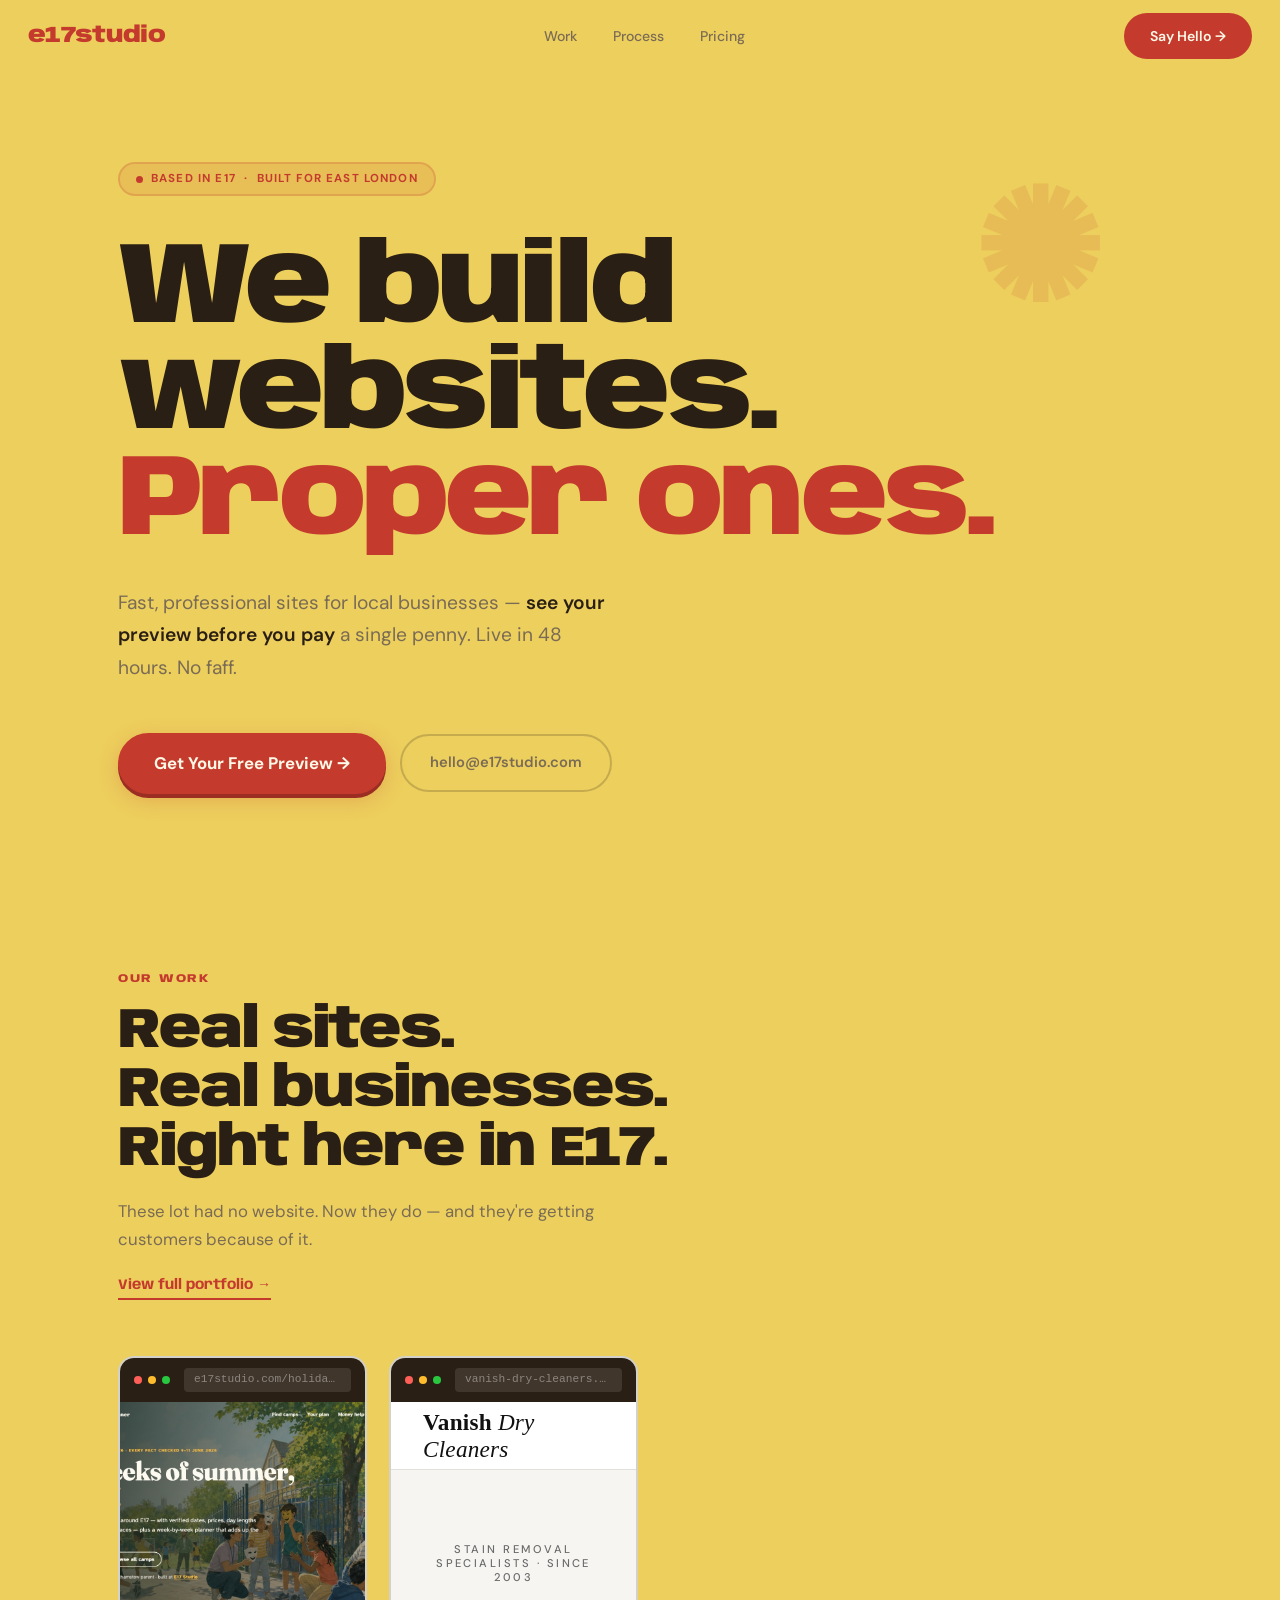
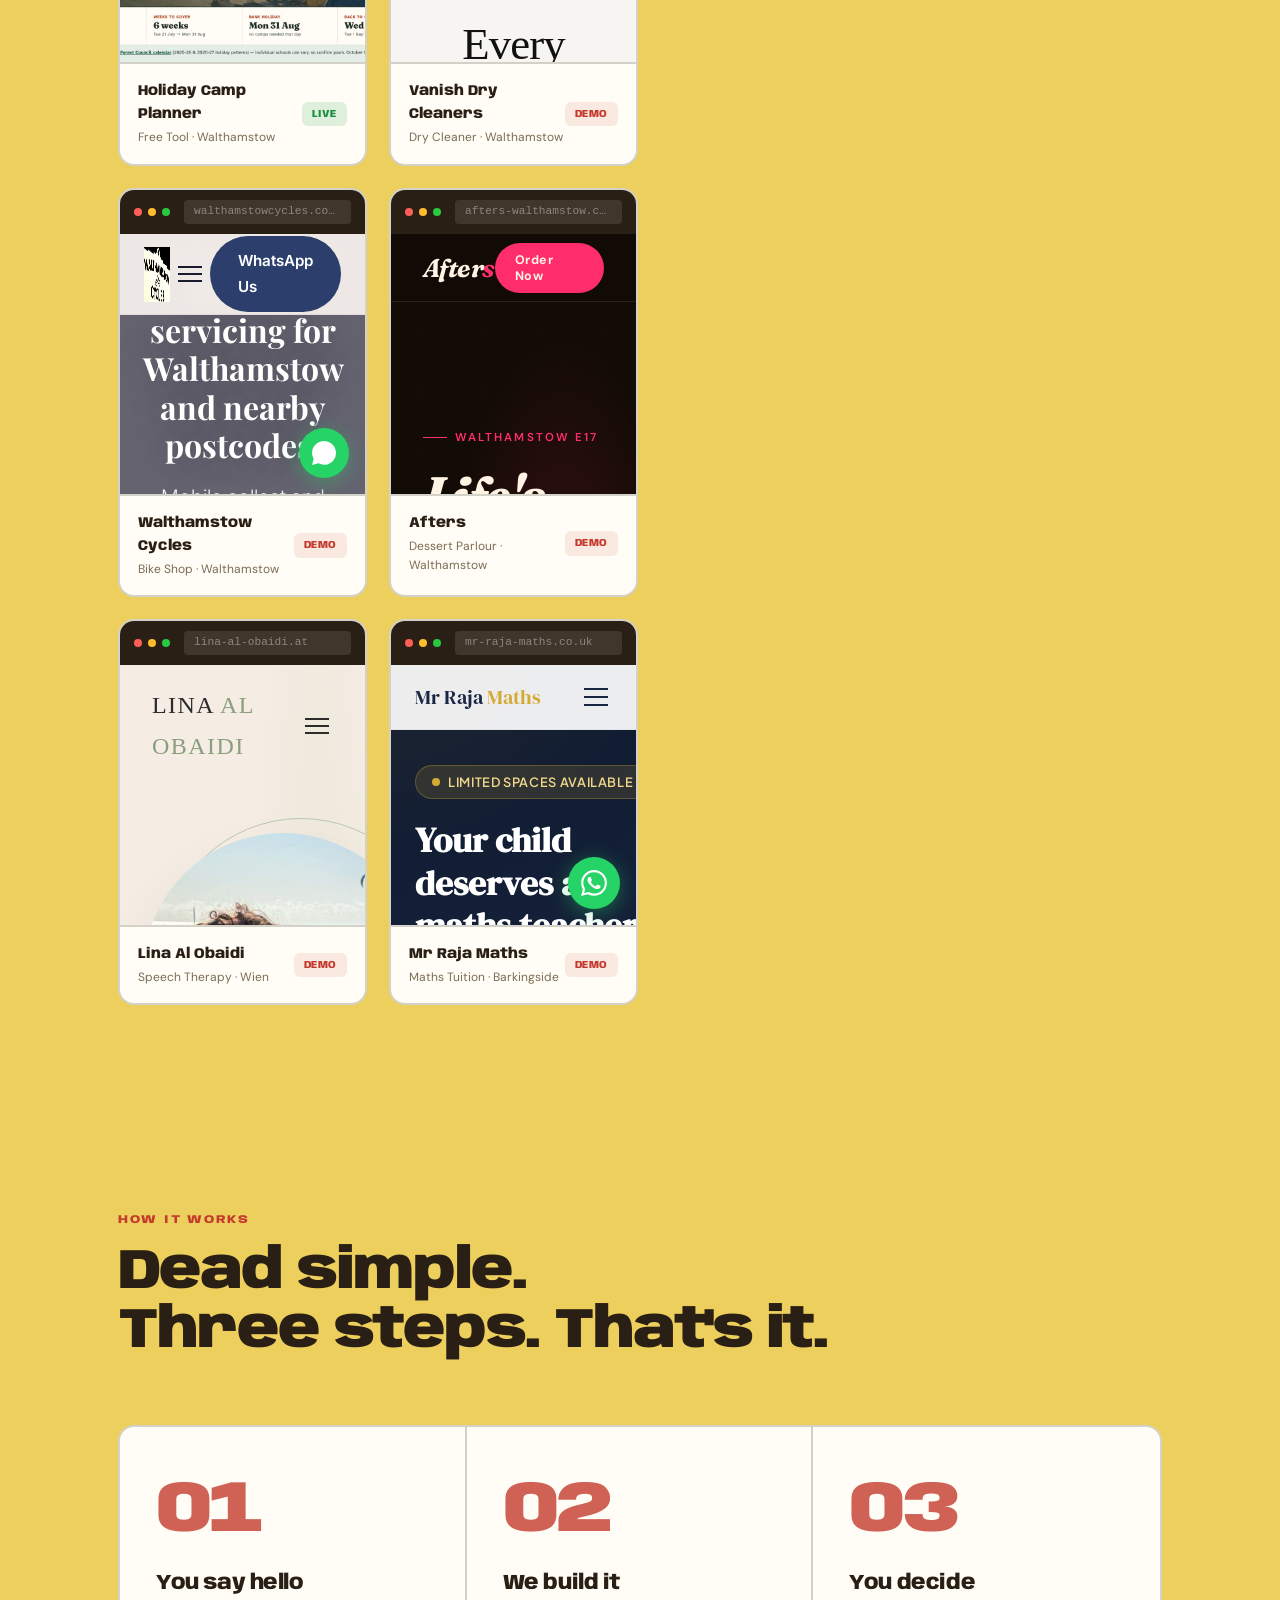
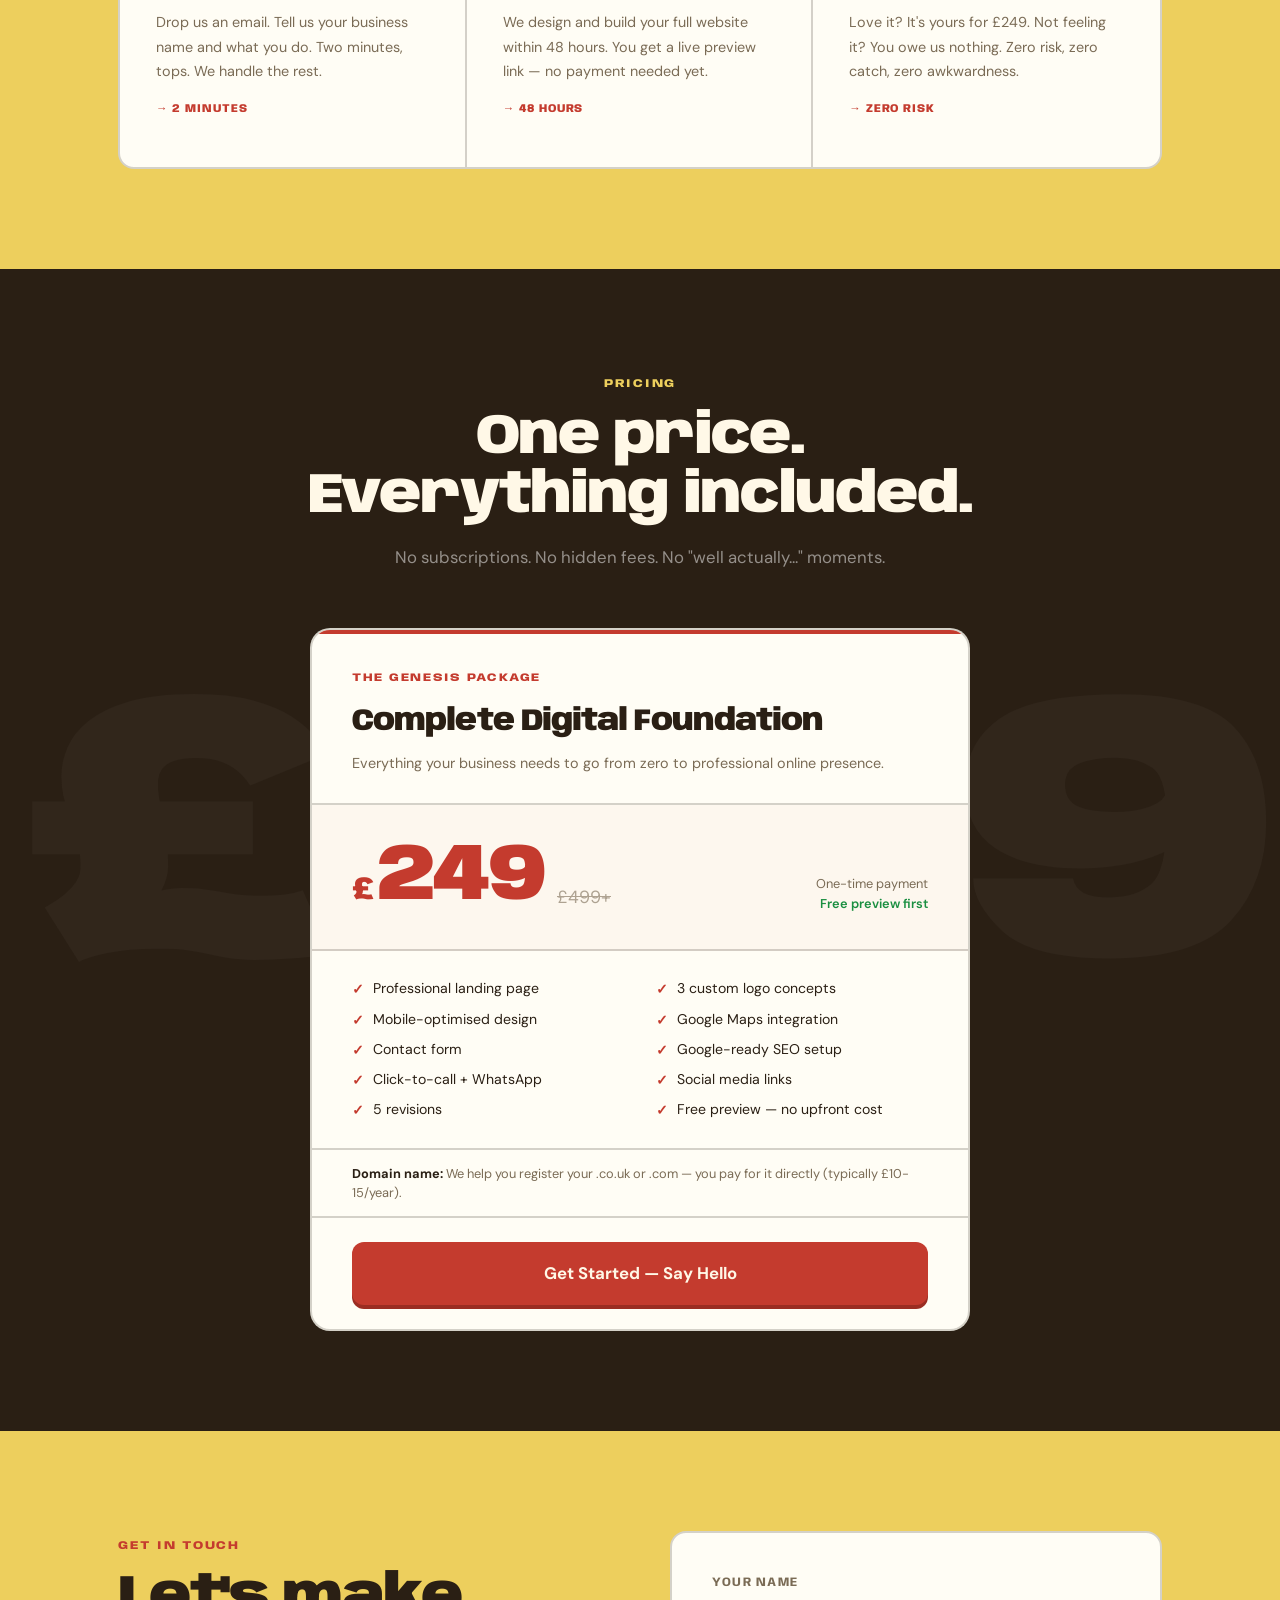
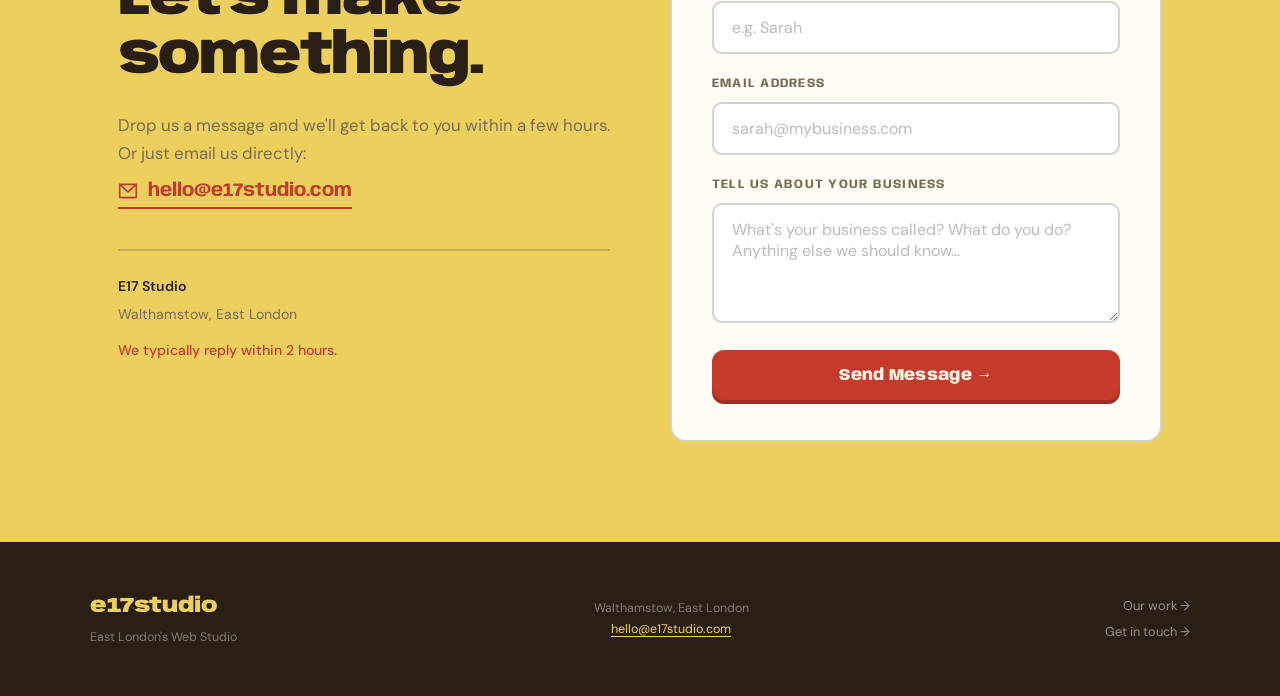
==== commit 42acce2d: "Move holiday camp planner into the portfolio (drop the dedicated homepage section) Per feedback: rem" ====
--- a/index.html
+++ b/index.html
@@ -432,45 +432,15 @@
 .pill-white { background: rgba(42,31,20,0.08); color: var(--dark); }
 .pill-demo { background: var(--red-dim); color: var(--red); }
 
-/* ─── Community Tool ─── */
-.tool-wrap {
-  background: var(--cream);
-  border-top: 2px solid var(--border-dark);
-  border-bottom: 2px solid var(--border-dark);
-  padding: 100px 28px;
-}
-.tool-inner {
-  max-width: 1100px; margin: 0 auto;
-  display: grid;
-  grid-template-columns: 1fr 1.1fr;
-  gap: 56px;
-  align-items: center;
-}
-.tool-content .section-title { margin-bottom: 20px; }
-.tool-badge {
-  display: inline-flex; align-items: center; gap: 8px;
-  background: rgba(34,160,70,0.15); color: #1a8f40;
-  font-family: var(--font-display); font-weight: 800;
-  font-size: 0.7rem; text-transform: uppercase; letter-spacing: 0.08em;
-  padding: 6px 14px; border-radius: 50px; margin-bottom: 20px;
-}
-.tool-badge-dot { width: 7px; height: 7px; border-radius: 50%; background: #1a8f40; }
-.tool-lead { font-size: 1.05rem; color: var(--text-muted); line-height: 1.7; margin-bottom: 24px; max-width: 460px; }
-.tool-lead strong { color: var(--dark); font-weight: 600; }
-.tool-points { list-style: none; margin: 0 0 32px; display: grid; gap: 11px; }
-.tool-point { display: flex; align-items: flex-start; gap: 10px; font-size: 0.92rem; line-height: 1.4; }
-.tool-point::before { content: '\2713'; color: var(--red); font-weight: 800; flex-shrink: 0; }
-.tool-preview {
+/* Static screenshot inside a showcase card (used for the live planner) */
+.showcase-shot {
+  width: 100%;
+  height: 260px;
+  object-fit: cover;
+  object-position: top center;
   display: block;
-  background: var(--cream-card);
-  border: 2px solid var(--border-dark);
-  border-radius: var(--radius);
-  overflow: hidden;
-  box-shadow: 0 20px 50px rgba(42,31,20,0.13);
-  transition: transform 0.3s ease, box-shadow 0.3s;
-}
-.tool-preview:hover { transform: translateY(-6px) rotate(0.4deg); box-shadow: 0 28px 64px rgba(42,31,20,0.2); }
-.tool-shot { width: 100%; display: block; }
+  background: #eee;
+}
 
 /* ─── Process ─── */
 .process-grid {
@@ -846,8 +816,6 @@
   .stats { grid-template-columns: repeat(2, 1fr); }
   .stat:nth-child(2) { border-right: none; }
   .showcase-grid { grid-template-columns: 1fr; max-width: 460px; }
-  .tool-inner { grid-template-columns: 1fr; gap: 36px; }
-  .tool-preview { order: -1; }
   .process-grid { grid-template-columns: 1fr; }
   .process-step { border-right: none; border-bottom: 2px solid var(--border-dark); }
   .process-step:last-child { border-bottom: none; }
@@ -861,7 +829,6 @@
   .stat-num { font-size: 2.4rem; }
   .section { padding: 72px 20px; }
   .showcase-wrap { padding: 72px 20px; }
-  .tool-wrap { padding: 72px 20px; }
   .package-wrap { padding: 72px 20px; }
   .contact-wrap { padding: 72px 20px; }
   .contact-form { padding: 24px; }
@@ -880,18 +847,11 @@
 </head>
 <body>
 
-<!-- ─── ANNOUNCE ─── -->
-<div class="announce">
-  &#127890; New &amp; free for local families: the E17 Holiday Camp Planner is live
-  <a href="/holiday-camps/">Open it &rarr;</a>
-</div>
-
 <!-- ─── NAV ─── -->
 <nav class="nav" id="nav">
   <a href="/" class="nav-logo">e17studio</a>
   <ul class="nav-links">
     <li><a href="#work">Work</a></li>
-    <li><a href="#tool">Free Planner</a></li>
     <li><a href="#process">Process</a></li>
     <li><a href="#pricing">Pricing</a></li>
   </ul>
@@ -937,6 +897,21 @@
   </div>
 
   <div class="showcase-grid">
+    <a href="/holiday-camps/" class="showcase-card reveal" aria-label="E17 Holiday Camp Planner — live free tool">
+      <div class="browser-bar">
+        <span class="browser-dot"></span><span class="browser-dot"></span><span class="browser-dot"></span>
+        <span class="browser-url">e17studio.com/holiday-camps</span>
+      </div>
+      <img class="showcase-shot" src="/holiday-camps-preview.jpg" alt="E17 Holiday Camp Planner — week-by-week summer planner for Walthamstow" loading="lazy">
+      <div class="showcase-footer">
+        <div>
+          <div class="showcase-name">Holiday Camp Planner</div>
+          <div class="showcase-type">Free Tool &middot; Walthamstow</div>
+        </div>
+        <span class="pill pill-live">Live</span>
+      </div>
+    </a>
+
     <div class="showcase-card reveal">
       <div class="browser-bar">
         <span class="browser-dot"></span><span class="browser-dot"></span><span class="browser-dot"></span>
@@ -1011,34 +986,6 @@
         <span class="pill pill-demo">Demo</span>
       </div>
     </div>
-  </div>
-</div>
-
-<!-- ─── COMMUNITY TOOL ─── -->
-<div class="tool-wrap" id="tool">
-  <div class="tool-inner">
-    <div class="tool-content reveal">
-      <div class="tool-badge"><span class="tool-badge-dot"></span>Live &middot; Free for local families</div>
-      <h2 class="section-title">I built the neighbourhood<br>a free thing.</h2>
-      <p class="tool-lead">
-        The <strong>E17 Holiday Camp Planner</strong> &mdash; every summer holiday
-        camp in and around Walthamstow in one place, with a week-by-week planner
-        that adds up the cost as you go. Free, no sign-up, built for local parents.
-      </p>
-      <ul class="tool-points">
-        <li class="tool-point">39 local camps &mdash; verified dates, prices &amp; ages</li>
-        <li class="tool-point">Plan each child week by week, see the cost live</li>
-        <li class="tool-point">Free council-funded (HAF) places flagged</li>
-      </ul>
-      <a href="/holiday-camps/" class="btn-big">Open the planner &rarr;</a>
-    </div>
-    <a href="/holiday-camps/" class="tool-preview reveal" aria-label="Open the E17 Holiday Camp Planner">
-      <div class="browser-bar">
-        <span class="browser-dot"></span><span class="browser-dot"></span><span class="browser-dot"></span>
-        <span class="browser-url">e17studio.com/holiday-camps</span>
-      </div>
-      <img class="tool-shot" src="/holiday-camps-preview.jpg" alt="E17 Holiday Camp Planner — week-by-week summer planner for Walthamstow" loading="lazy">
-    </a>
   </div>
 </div>
 
@@ -1210,5 +1157,9 @@
 
   reveals.forEach(el => observer.observe(el));
 </script>
+
+<!-- Cloudflare Web Analytics — cookieless, privacy-friendly visit counts -->
+<script defer src="https://static.cloudflareinsights.com/beacon.min.js" data-cf-beacon='{"token": "fa7d8f9b64aa4833b18eecf0ddd1d163"}'></script>
+<!-- End Cloudflare Web Analytics -->
 </body>
 </html>
